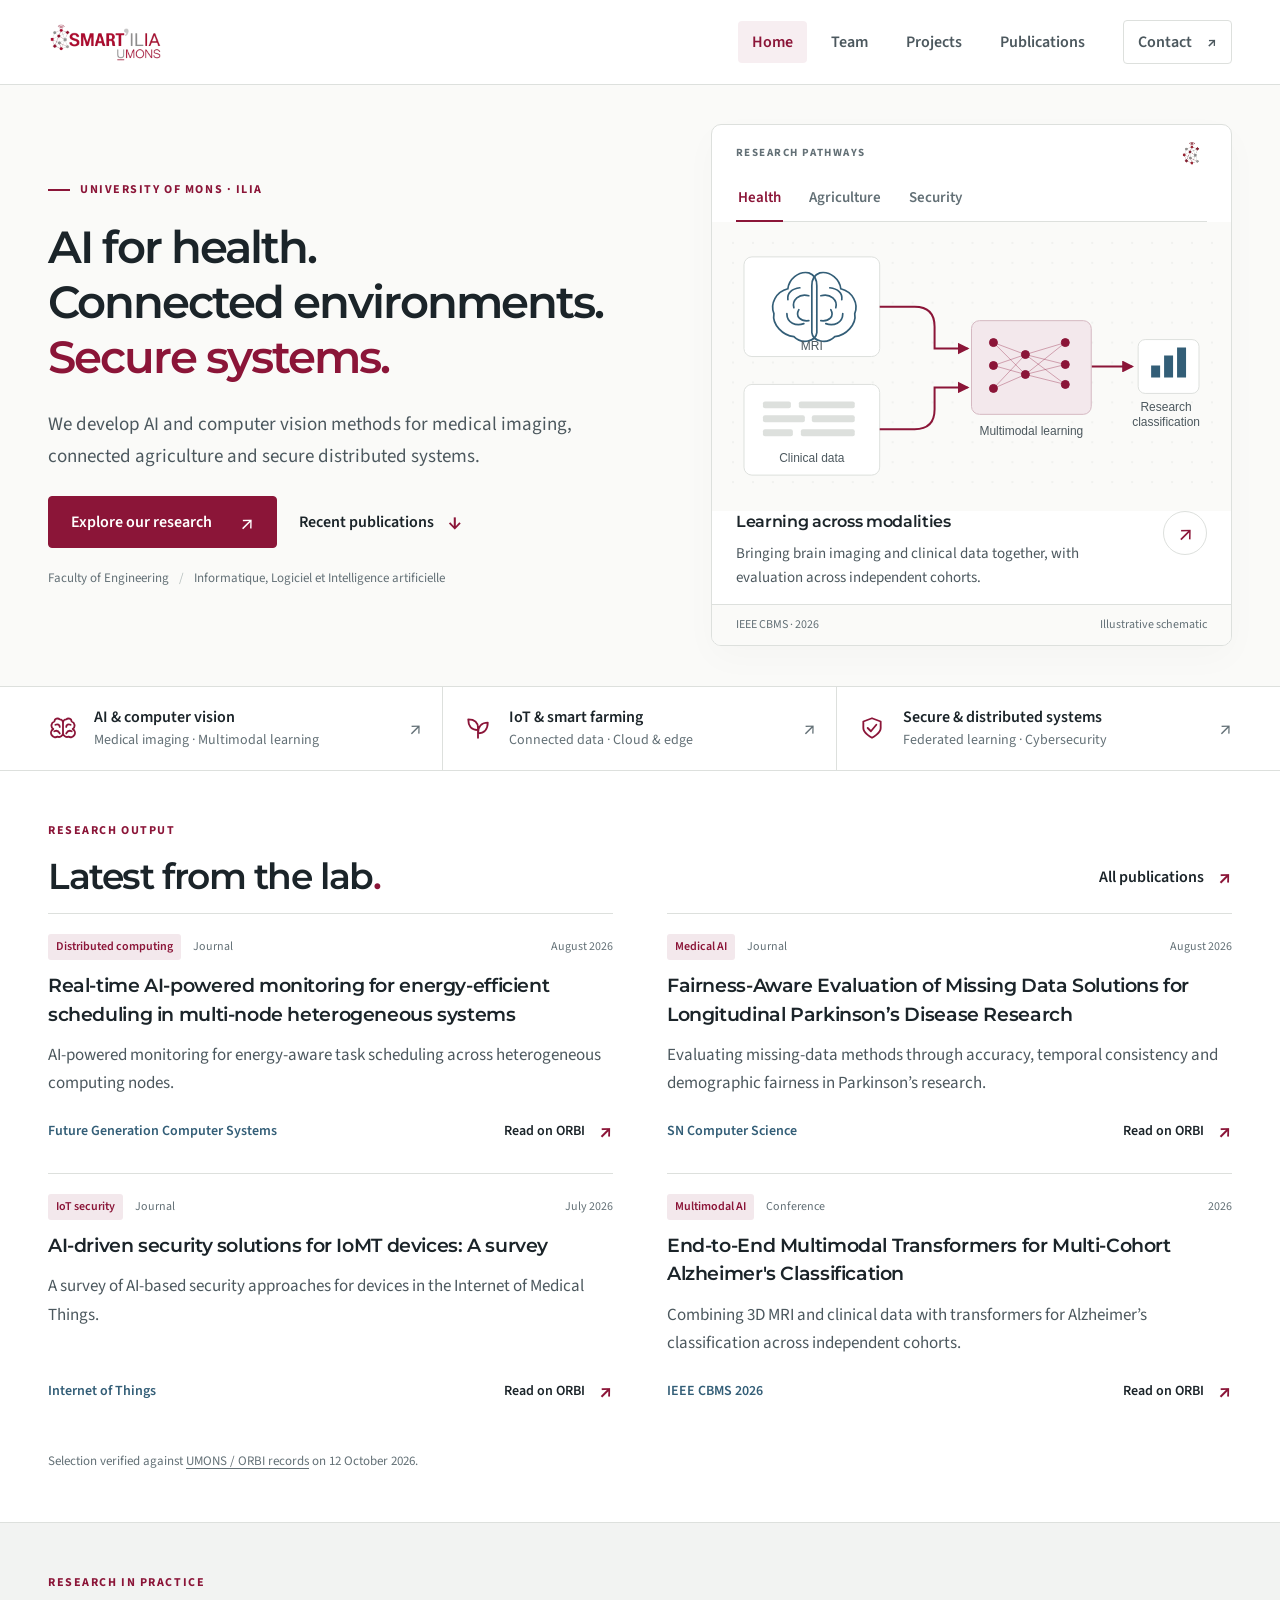
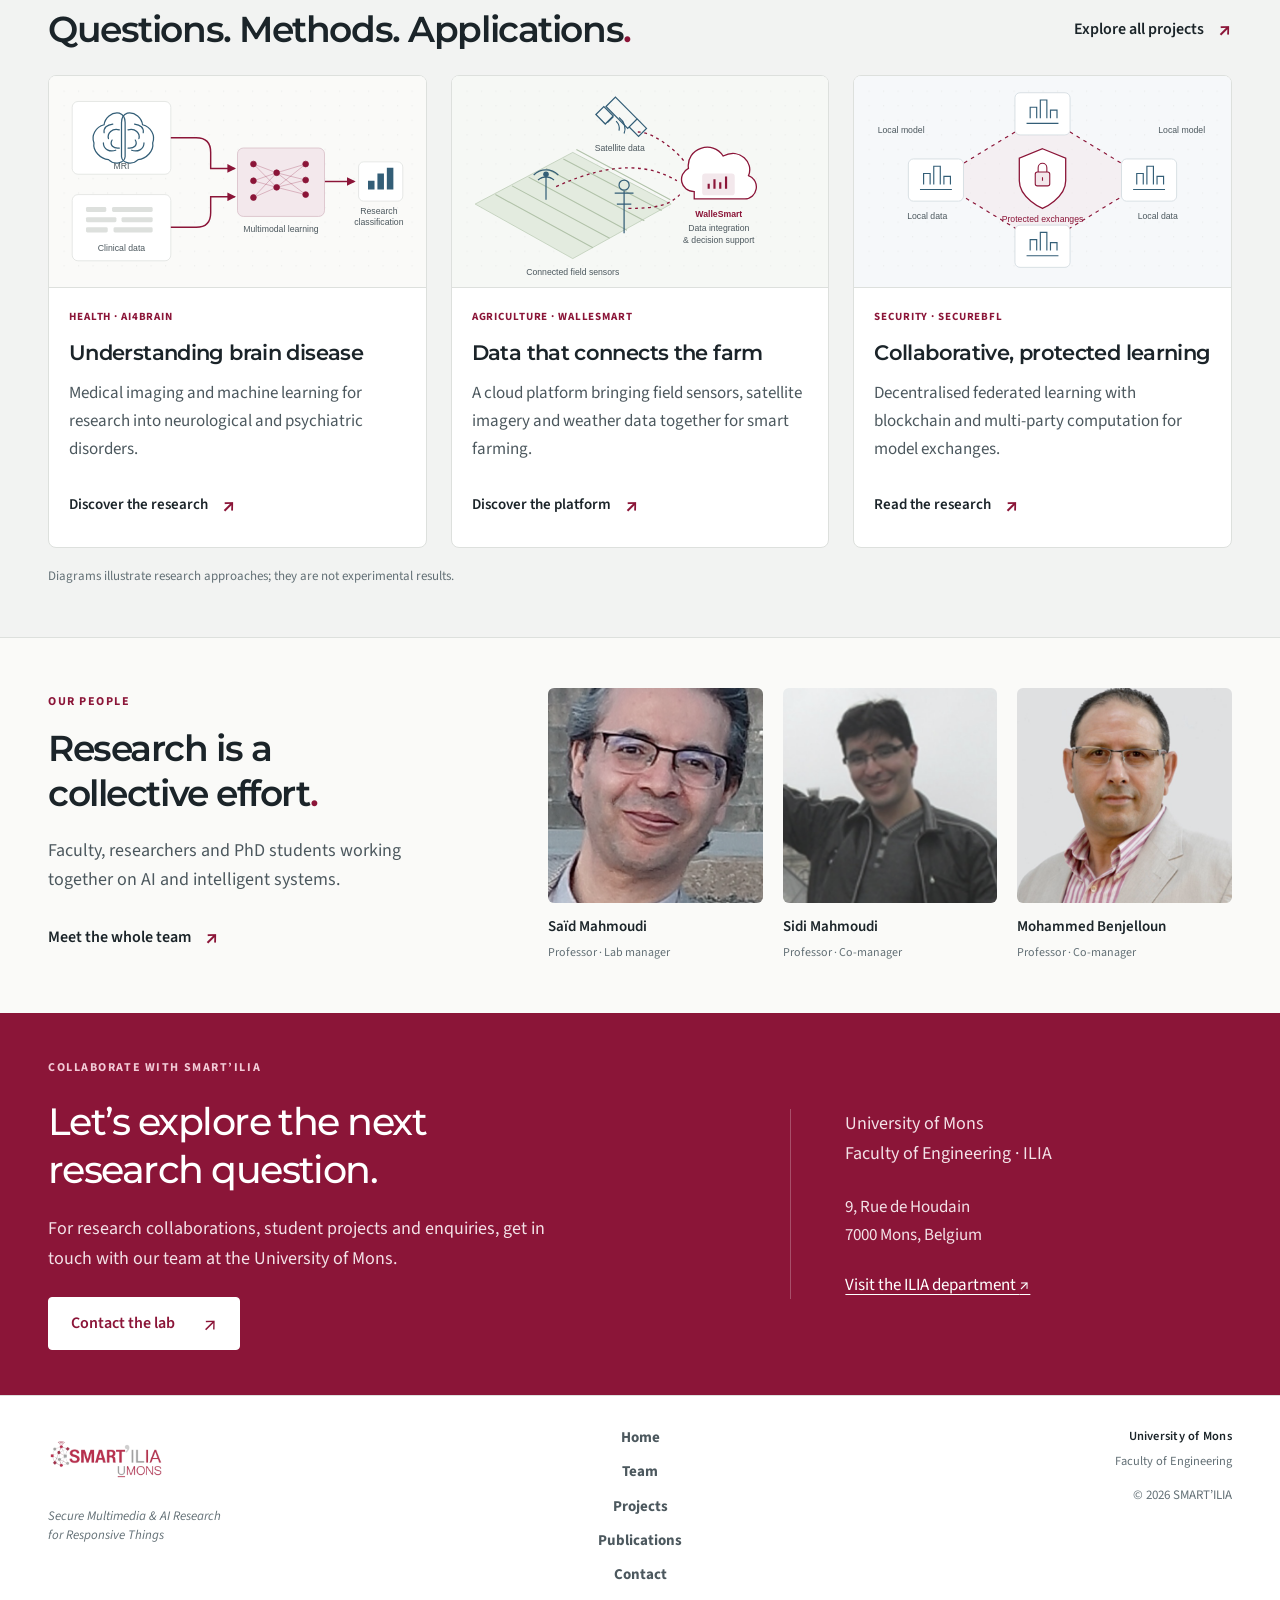
==== index.html @ 32328b20 "Refresh stylesheet cache version after visual refinements" ====
<!DOCTYPE html>
<html lang="en">
<head>
  <meta charset="UTF-8">
  <meta name="viewport" content="width=device-width, initial-scale=1">
  <meta name="description" content="SMART'ILIA at the University of Mons: research in medical AI, computer vision, connected agriculture and secure distributed systems. Explore our projects and recent publications.">
  <title>SMART'ILIA — AI Research · University of Mons</title>
  <link rel="icon" type="image/png" href="images/mini-logo.png">
  <link rel="preconnect" href="https://fonts.googleapis.com">
  <link rel="preconnect" href="https://fonts.gstatic.com" crossorigin>
  <link rel="stylesheet" href="https://fonts.googleapis.com/css2?family=Montserrat:wght@400;500;600;700&family=Source+Sans+3:wght@400;500;600;700&display=swap">
  <link rel="stylesheet" href="css/style.css?v=4">
  <link rel="stylesheet" href="css/refresh.css?v=5">
  <script src="js/site.js" defer></script>
  <link rel="canonical" href="https://smartilia.com/">
  <meta property="og:type" content="website">
  <meta property="og:site_name" content="SMART’ILIA · University of Mons">
  <meta property="og:title" content="SMART&#x27;ILIA — AI Research · University of Mons">
  <meta property="og:description" content="SMART&#x27;ILIA at the University of Mons: research in medical AI, computer vision, connected agriculture and secure distributed systems. Explore our projects and recent publications.">
  <meta property="og:url" content="https://smartilia.com/">
  <meta property="og:image" content="https://smartilia.com/images/smartilia-social-v1.png">
  <meta property="og:image:type" content="image/png">
  <meta property="og:image:width" content="1200">
  <meta property="og:image:height" content="627">
  <meta property="og:image:alt" content="SMART’ILIA at the University of Mons: AI for health, connected environments and secure systems.">
  <meta name="twitter:card" content="summary_large_image">
  <meta name="twitter:title" content="SMART&#x27;ILIA — AI Research · University of Mons">
  <meta name="twitter:description" content="SMART&#x27;ILIA at the University of Mons: research in medical AI, computer vision, connected agriculture and secure distributed systems. Explore our projects and recent publications.">
  <meta name="twitter:image" content="https://smartilia.com/images/smartilia-social-v1.png">
  <meta name="twitter:image:alt" content="SMART’ILIA at the University of Mons: AI for health, connected environments and secure systems.">
</head>
<body class="home-page">
<a href="#main" class="skip-link">Skip to content</a>
<nav id="navbar" aria-label="Main navigation">
  <div class="nav-inner">
    <a href="index.html" class="nav-logo" aria-label="SMART'ILIA home"><img src="images/logo.png" alt="SMART'ILIA — UMONS" width="181" height="80"></a>
    <ul class="nav-links" id="navLinks">
      <li><a href="index.html" class="active" aria-current="page">Home</a></li>
      <li><a href="team.html">Team</a></li>
      <li><a href="projects.html">Projects</a></li>
      <li><a href="publications.html">Publications</a></li>
      <li><a href="#contact" class="nav-contact">Contact <span aria-hidden="true">↗</span></a></li>
    </ul>
    <button class="nav-burger" id="burger" aria-label="Open menu" aria-controls="navLinks" aria-expanded="false"><span></span><span></span><span></span></button>
  </div>
</nav>
<main id="main">
  <section class="home-hero" aria-labelledby="hero-title">
    <div class="container hero-layout">
      <div class="hero-copy">
        <p class="eyebrow"><span class="brand-rule"></span> University of Mons · ILIA</p>
        <h1 id="hero-title">AI for health.<br>Connected environments.<br><em>Secure systems.</em></h1>
        <p class="hero-lead">We develop AI and computer vision methods for medical imaging, connected agriculture and secure distributed systems.</p>
        <div class="home-actions">
          <a class="action-primary" href="projects.html">Explore our research <span aria-hidden="true">↗</span></a>
          <a class="action-text" href="#latest">Recent publications <span aria-hidden="true">↓</span></a>
        </div>
        <p class="hero-affiliation">Faculty of Engineering <span aria-hidden="true">/</span> Informatique, Logiciel et Intelligence artificielle</p>
      </div>
      <div class="research-lens">
        <div class="lens-top"><span class="eyebrow">Research pathways</span><span class="lens-mark" aria-hidden="true"><img src="images/mini-logo.png" alt=""></span></div>
        <div class="lens-tabs" role="tablist" aria-label="Explore a research area">
          <button id="health-tab" role="tab" aria-selected="true" aria-controls="health-panel" data-lens="health" type="button">Health</button>
          <button id="agriculture-tab" role="tab" aria-selected="false" aria-controls="agriculture-panel" tabindex="-1" data-lens="agriculture" type="button">Agriculture</button>
          <button id="security-tab" role="tab" aria-selected="false" aria-controls="security-panel" tabindex="-1" data-lens="security" type="button">Security</button>
        </div>
        <div id="health-panel" role="tabpanel" aria-labelledby="health-tab" class="lens-panel" tabindex="0">
          <img src="illustrations/medical-ai.svg" alt="Research schematic: MRI and clinical data feed a multimodal model for Alzheimer's classification." width="520" height="290">
          <div class="lens-caption"><div><h2>Learning across modalities</h2><p>Bringing brain imaging and clinical data together, with evaluation across independent cohorts.</p></div><a href="https://orbi.umons.ac.be/handle/20.500.12907/56733" aria-label="Read the multimodal Alzheimer’s paper on ORBI">↗</a></div>
          <div class="lens-foot"><span>IEEE CBMS · 2026</span><span>Illustrative schematic</span></div>
        </div>
        <div id="agriculture-panel" role="tabpanel" aria-labelledby="agriculture-tab" class="lens-panel" tabindex="0" hidden>
          <img src="illustrations/agriculture.svg" alt="Research schematic: field sensors, satellite imagery and weather data connect to the WalleSmart platform." width="520" height="290">
          <div class="lens-caption"><div><h2>Connecting the field</h2><p>Combining sensors, satellite imagery and weather data to support agricultural decisions.</p></div><a href="https://www.wallesmart.be/" aria-label="Explore the WalleSmart platform">↗</a></div>
          <div class="lens-foot"><span>WalleSmart · Smart farming</span><span>Illustrative schematic</span></div>
        </div>
        <div id="security-panel" role="tabpanel" aria-labelledby="security-tab" class="lens-panel" tabindex="0" hidden>
          <img src="illustrations/secure-learning.svg" alt="Research schematic: local models exchange protected updates in a decentralised learning network." width="520" height="290">
          <div class="lens-caption"><div><h2>Learning without centralising data</h2><p>Exploring blockchain and multi-party computation for secure, decentralised federated learning.</p></div><a href="https://orbi.umons.ac.be/handle/20.500.12907/55901" aria-label="Read the SecureBFL paper on ORBI">↗</a></div>
          <div class="lens-foot"><span>SecureBFL · Federated learning</span><span>Illustrative schematic</span></div>
        </div>
      </div>
    </div>
  </section>
  <section class="expertise-strip" aria-label="Our research expertise">
    <div class="container expertise-grid">
      <a href="projects.html#medical-ai"><span class="domain-symbol" aria-hidden="true"><svg viewBox="0 0 24 24" width="24" height="24" fill="none" stroke="currentColor" stroke-width="1.7" stroke-linecap="round" stroke-linejoin="round" focusable="false"><path d="M9 4a3 3 0 0 0-5 2 4 4 0 0 0-1 7 4 4 0 0 0 4 7c2 1 5-1 5-3V7a3 3 0 0 0-3-3Zm6 0a3 3 0 0 1 5 2 4 4 0 0 1 1 7 4 4 0 0 1-4 7c-2 1-5-1-5-3V7a3 3 0 0 1 3-3Z"/><path d="M5 9c2-1 4 0 4 2M4 15c2-1 4 0 5 2m10-8c-2-1-4 0-4 2m5 4c-2-1-4 0-5 2"/></svg></span><div><h2>AI &amp; computer vision</h2><p>Medical imaging · Multimodal learning</p></div><span class="domain-arrow" aria-hidden="true">↗</span></a>
      <a href="projects.html#smart-farming"><span class="domain-symbol" aria-hidden="true"><svg viewBox="0 0 24 24" width="24" height="24" fill="none" stroke="currentColor" stroke-width="1.7" stroke-linecap="round" stroke-linejoin="round" focusable="false"><path d="M12 21v-9M12 14C5 14 3 9 3 4c6 0 9 3 9 8M12 17c0-7 4-10 9-10 0 6-3 10-9 10"/></svg></span><div><h2>IoT &amp; smart farming</h2><p>Connected data · Cloud &amp; edge</p></div><span class="domain-arrow" aria-hidden="true">↗</span></a>
      <a href="projects.html#secure-systems"><span class="domain-symbol" aria-hidden="true"><svg viewBox="0 0 24 24" width="24" height="24" fill="none" stroke="currentColor" stroke-width="1.7" stroke-linecap="round" stroke-linejoin="round" focusable="false"><path d="m12 3 8 3v6c0 5-8 9-8 9s-8-4-8-9V6l8-3Z"/><path d="m8 12 3 3 5-6"/></svg></span><div><h2>Secure &amp; distributed systems</h2><p>Federated learning · Cybersecurity</p></div><span class="domain-arrow" aria-hidden="true">↗</span></a>
    </div>
  </section>
  <section class="home-section latest-section" id="latest" aria-labelledby="latest-title">
    <div class="container">
      <div class="section-head"><div><p class="eyebrow">Research output</p><h2 id="latest-title">Latest from the lab<span class="heading-dot">.</span></h2></div><a href="publications.html" class="action-text">All publications <span aria-hidden="true">↗</span></a></div>
      <div class="latest-list">
        <!-- RECENT_PUBLICATIONS_START -->
<article class="latest-paper"><div class="paper-meta"><span class="paper-topic">Distributed computing</span><span>Journal</span><time class="paper-date" datetime="2026-08">August 2026</time></div><h3><a href="https://orbi.umons.ac.be/handle/20.500.12907/55665">Real-time AI-powered monitoring for energy-efficient scheduling in multi-node heterogeneous systems</a></h3><p class="paper-summary">AI-powered monitoring for energy-aware task scheduling across heterogeneous computing nodes.</p><div class="paper-bottom"><span class="paper-venue">Future Generation Computer Systems</span><a class="action-text" href="https://orbi.umons.ac.be/handle/20.500.12907/55665" aria-label="Read Real-time AI-powered monitoring for energy-efficient scheduling in multi-node heterogeneous systems on ORBI">Read on ORBI <span aria-hidden="true">↗</span></a></div></article>
<article class="latest-paper"><div class="paper-meta"><span class="paper-topic">Medical AI</span><span>Journal</span><time class="paper-date" datetime="2026-08-01">August 2026</time></div><h3><a href="https://orbi.umons.ac.be/handle/20.500.12907/56536">Fairness-Aware Evaluation of Missing Data Solutions for Longitudinal Parkinson’s Disease Research</a></h3><p class="paper-summary">Evaluating missing-data methods through accuracy, temporal consistency and demographic fairness in Parkinson’s research.</p><div class="paper-bottom"><span class="paper-venue">SN Computer Science</span><a class="action-text" href="https://orbi.umons.ac.be/handle/20.500.12907/56536" aria-label="Read Fairness-Aware Evaluation of Missing Data Solutions for Longitudinal Parkinson’s Disease Research on ORBI">Read on ORBI <span aria-hidden="true">↗</span></a></div></article>
<article class="latest-paper"><div class="paper-meta"><span class="paper-topic">IoT security</span><span>Journal</span><time class="paper-date" datetime="2026-07">July 2026</time></div><h3><a href="https://orbi.umons.ac.be/handle/20.500.12907/56535">AI-driven security solutions for IoMT devices: A survey</a></h3><p class="paper-summary">A survey of AI-based security approaches for devices in the Internet of Medical Things.</p><div class="paper-bottom"><span class="paper-venue">Internet of Things</span><a class="action-text" href="https://orbi.umons.ac.be/handle/20.500.12907/56535" aria-label="Read AI-driven security solutions for IoMT devices: A survey on ORBI">Read on ORBI <span aria-hidden="true">↗</span></a></div></article>
<article class="latest-paper"><div class="paper-meta"><span class="paper-topic">Multimodal AI</span><span>Conference</span><time class="paper-date" datetime="2026">2026</time></div><h3><a href="https://orbi.umons.ac.be/handle/20.500.12907/56733">End-to-End Multimodal Transformers for Multi-Cohort Alzheimer&#x27;s Classification</a></h3><p class="paper-summary">Combining 3D MRI and clinical data with transformers for Alzheimer’s classification across independent cohorts.</p><div class="paper-bottom"><span class="paper-venue">IEEE CBMS 2026</span><a class="action-text" href="https://orbi.umons.ac.be/handle/20.500.12907/56733" aria-label="Read End-to-End Multimodal Transformers for Multi-Cohort Alzheimer&#x27;s Classification on ORBI">Read on ORBI <span aria-hidden="true">↗</span></a></div></article>
<!-- RECENT_PUBLICATIONS_END -->
      </div>
      <p class="source-note">Selection verified against <a href="https://opendata.umons.ac.be/fr/publications/services/html/F114.html">UMONS / ORBI records</a> on <time datetime="2026-10-12">12 October 2026</time>.</p>
    </div>
  </section>
  <section class="home-section project-section" aria-labelledby="projects-title">
    <div class="container">
      <div class="section-head"><div><p class="eyebrow">Research in practice</p><h2 id="projects-title">Questions. Methods. Applications<span class="heading-dot">.</span></h2></div><a href="projects.html" class="action-text">Explore all projects <span aria-hidden="true">↗</span></a></div>
      <div class="focus-grid">
        <article class="focus-card"><a href="projects.html#medical-ai" class="focus-art"><img src="illustrations/medical-ai.svg" alt="MRI and clinical data combined through multimodal learning." width="520" height="290" loading="lazy"></a><div class="focus-body"><p class="eyebrow">Health · AI4BRAIN</p><h3>Understanding brain disease</h3><p>Medical imaging and machine learning for research into neurological and psychiatric disorders.</p><a href="projects.html#medical-ai" class="action-text">Discover the research <span aria-hidden="true">↗</span></a></div></article>
        <article class="focus-card"><a href="projects.html#smart-farming" class="focus-art"><img src="illustrations/agriculture.svg" alt="Connected field data flowing into the WalleSmart platform." width="520" height="290" loading="lazy"></a><div class="focus-body"><p class="eyebrow">Agriculture · WalleSmart</p><h3>Data that connects the farm</h3><p>A cloud platform bringing field sensors, satellite imagery and weather data together for smart farming.</p><a href="projects.html#smart-farming" class="action-text">Discover the platform <span aria-hidden="true">↗</span></a></div></article>
        <article class="focus-card"><a href="https://orbi.umons.ac.be/handle/20.500.12907/55901" class="focus-art"><img src="illustrations/secure-learning.svg" alt="Local models connected through protected exchanges." width="520" height="290" loading="lazy"></a><div class="focus-body"><p class="eyebrow">Security · SecureBFL</p><h3>Collaborative, protected learning</h3><p>Decentralised federated learning with blockchain and multi-party computation for model exchanges.</p><a href="https://orbi.umons.ac.be/handle/20.500.12907/55901" class="action-text">Read the research <span aria-hidden="true">↗</span></a></div></article>
      </div>
      <p class="source-note">Diagrams illustrate research approaches; they are not experimental results.</p>
    </div>
  </section>
  <section class="home-section people-section" aria-labelledby="people-title">
    <div class="container people-layout">
      <div><p class="eyebrow">Our people</p><h2 id="people-title">Research is a<br>collective effort<span class="heading-dot">.</span></h2><p>Faculty, researchers and PhD students working together on AI and intelligent systems.</p><a class="action-text" href="team.html">Meet the whole team <span aria-hidden="true">↗</span></a></div>
      <div class="people-preview">
        <a href="team.html#said-mahmoudi"><img src="images/said_mahmoudi.png" alt="" width="160" height="160" loading="lazy"><span>Saïd Mahmoudi<small>Professor · Lab manager</small></span></a>
        <a href="team.html#sidi-mahmoudi"><img src="images/sidi_mahmoudi.png" alt="" width="160" height="160" loading="lazy"><span>Sidi Mahmoudi<small>Professor · Co-manager</small></span></a>
        <a href="team.html#mohammed-benjelloun"><img src="images/mohammed_benjelloun.png" alt="" width="160" height="160" loading="lazy"><span>Mohammed Benjelloun<small>Professor · Co-manager</small></span></a>
      </div>
    </div>
  </section>
  <section class="contact-section" id="contact" aria-labelledby="contact-title"><div class="container contact-layout"><div><p class="eyebrow">Collaborate with SMART’ILIA</p><h2 id="contact-title">Let’s explore the next<br>research question.</h2><p>For research collaborations, student projects and enquiries, get in touch with our team at the University of Mons.</p><a href="mailto:said.mahmoudi@umons.ac.be" class="action-primary light-action">Contact the lab <span aria-hidden="true">↗</span></a></div><div class="contact-details"><p>University of Mons<br>Faculty of Engineering · ILIA</p><address>9, Rue de Houdain<br>7000 Mons, Belgium</address><a href="https://web.umons.ac.be/ilia/">Visit the ILIA department <span aria-hidden="true">↗</span></a></div></div></section>
</main>
<footer><div class="footer-inner"><div class="footer-brand"><img src="images/logo.png" alt="SMART'ILIA — UMONS" class="footer-logo-img"><p class="footer-tagline">Secure Multimedia &amp; AI Research<br>for Responsive Things</p></div><nav class="footer-nav" aria-label="Footer navigation"><a href="index.html">Home</a><a href="team.html">Team</a><a href="projects.html">Projects</a><a href="publications.html">Publications</a><a href="#contact">Contact</a></nav><div class="footer-info"><div class="footer-uni">University of Mons</div><div class="footer-faculty">Faculty of Engineering</div><div class="footer-copy">&copy; 2026 SMART’ILIA</div></div></div></footer>
</body>
</html>
---- css/style.css ----
/* ═══════════════════════════════════════════
   SMART'ILIA — UMONS Research Lab
   ═══════════════════════════════════════════ */

:root {
    /* ── Clean Neutral Palette ── */
    --paper:          #F4F4F2;
    --paper-mid:      #EBEBEA;
    --paper-deep:     #E0E0DC;
    --paper-border:   #D2D2CD;

    /* ── Neutral Ink ── */
    --ink:            #141414;
    --ink-mid:        #565654;
    --ink-muted:      #767674;

    /* ── UMONS Crimson ── */
    --crimson:        #8B1538;
    --crimson-deep:   #6B0F2A;
    --crimson-light:  #A52145;
    --crimson-glow:   rgba(139, 21, 56, 0.07);
    --crimson-subtle: #F3E8EC;

    /* ── Steel accent ── */
    --steel:          #3D6B8E;
    --steel-glow:     rgba(61, 107, 142, 0.10);

    /* ── Typography ── */
    --heading: 'Montserrat', 'Helvetica Neue', Arial, sans-serif;
    --sans:    'Helvetica Neue', Helvetica, Arial, sans-serif;

    /* ── Layout ── */
    --nav-h:    96px;
    --pad-x:    clamp(1.25rem, 4vw, 3rem);
    --max-w:    1280px;
    --radius:   0;
}

/* ── Skip link (a11y) ── */
.skip-link {
    position: absolute;
    top: -100%;
    left: 16px;
    z-index: 100000;
    padding: 12px 24px;
    background: var(--crimson);
    color: #fff;
    text-decoration: none;
    font-weight: 700;
    font-size: 0.85rem;
    letter-spacing: 0.04em;
}

.skip-link:focus {
    top: 8px;
}

/* ── Reset ── */
*, *::before, *::after { margin: 0; padding: 0; box-sizing: border-box; }
html { scroll-behavior: smooth; }

body {
    font-family: var(--sans);
    background: var(--paper);
    color: var(--ink);
    font-size: 1rem;
    line-height: 1.65;
    -webkit-font-smoothing: antialiased;
    -moz-osx-font-smoothing: grayscale;
    overflow-x: hidden;
}

::selection { background: var(--crimson); color: #fff; }

/* ── Focus visible (a11y) ── */
:focus-visible {
    outline: 2px solid var(--crimson);
    outline-offset: 2px;
}

a:focus:not(:focus-visible),
button:focus:not(:focus-visible) {
    outline: none;
}

/* ── Grain texture ── */
body::before {
    content: '';
    position: fixed;
    inset: 0;
    z-index: 1;
    pointer-events: none;
    opacity: 0.025;
    background-image: url("data:image/svg+xml,%3Csvg viewBox='0 0 256 256' xmlns='http://www.w3.org/2000/svg'%3E%3Cfilter id='n'%3E%3CfeTurbulence type='fractalNoise' baseFrequency='0.9' numOctaves='4' stitchTiles='stitch'/%3E%3C/filter%3E%3Crect width='100%25' height='100%25' filter='url(%23n)'/%3E%3C/svg%3E");
    background-repeat: repeat;
    background-size: 200px;
}

/* ══════════════════════════════════════════
   NAVIGATION
   ══════════════════════════════════════════ */
#navbar {
    position: fixed;
    top: 0;
    left: 0;
    right: 0;
    z-index: 10000;
    background: #ffffff;
    border-bottom: 1px solid var(--paper-border);
    box-shadow: 0 1px 8px rgba(20, 20, 20, 0.06);
    transition: box-shadow 0.4s ease, background 0.4s ease;
}

#navbar.scrolled {
    box-shadow: 0 4px 24px rgba(20, 20, 20, 0.10);
}

.nav-inner {
    max-width: var(--max-w);
    margin: 0 auto;
    padding: 0 var(--pad-x);
    height: var(--nav-h);
    display: -webkit-flex;
    display: flex;
    -webkit-flex-direction: row;
    flex-direction: row;
    -webkit-align-items: center;
    align-items: center;
    -webkit-justify-content: space-between;
    justify-content: space-between;
}

/* ── Logo ── */
.nav-logo {
    display: inline-flex;
    align-items: center;
    text-decoration: none;
    flex-shrink: 0;
}

.nav-logo img {
    height: 80px;
    width: auto;
    display: block;
}

/* ── Links (desktop) ── */
.nav-links {
    display: -webkit-flex;
    display: flex;
    -webkit-flex-direction: row;
    flex-direction: row;
    align-items: center;
    gap: 4px;
    list-style: none;
    margin: 0;
    padding: 0;
}

.nav-links li {
    display: inline-block;
    margin: 0;
    padding: 0;
}

.nav-links li a {
    display: inline-block;
    text-decoration: none;
    color: var(--ink-mid);
    font-family: var(--sans);
    font-size: 0.8rem;
    font-weight: 700;
    letter-spacing: 0.12em;
    text-transform: uppercase;
    padding: 8px 18px;
    border-radius: var(--radius);
    position: relative;
    transition: color 0.25s ease, background 0.25s ease;
    white-space: nowrap;
}

.nav-links li a:hover {
    color: var(--crimson);
    background: var(--crimson-glow);
}

.nav-links li a.active {
    color: var(--crimson);
    background: var(--crimson-glow);
}

.nav-links li a.active::after {
    content: '';
    position: absolute;
    bottom: 4px;
    left: 50%;
    transform: translateX(-50%);
    width: 4px;
    height: 4px;
    border-radius: 50%;
    background: var(--crimson);
}

/* ── Burger (hidden on desktop) ── */
.nav-burger {
    display: none;
    flex-direction: column;
    gap: 5px;
    cursor: pointer;
    background: none;
    border: none;
    padding: 8px;
    z-index: 10;
}

.nav-burger span {
    display: block;
    width: 22px;
    height: 1.5px;
    background: var(--ink);
    border-radius: 2px;
    transition: all 0.3s cubic-bezier(0.22, 1, 0.36, 1);
}

.nav-burger.open span:nth-child(1) { transform: translateY(6.5px) rotate(45deg); }
.nav-burger.open span:nth-child(2) { opacity: 0; transform: scaleX(0); }
.nav-burger.open span:nth-child(3) { transform: translateY(-6.5px) rotate(-45deg); }

/* ══════════════════════════════════════════
   LAYOUT UTILITIES
   ══════════════════════════════════════════ */
.page {
    min-height: 100vh;
    padding: calc(var(--nav-h) + clamp(3rem, 6vw, 5rem)) var(--pad-x) clamp(4rem, 8vw, 7rem);
}

.container {
    max-width: var(--max-w);
    margin: 0 auto;
    width: 100%;
}

/* ══════════════════════════════════════════
   SECTION HEADER
   ══════════════════════════════════════════ */
.section-header { margin-bottom: clamp(3rem, 5vw, 5rem); }

.section-label {
    font-size: 0.78rem;
    font-weight: 700;
    letter-spacing: 0.2em;
    text-transform: uppercase;
    color: var(--steel);
    margin-bottom: 1.25rem;
    display: flex;
    align-items: center;
    gap: 10px;
}

.section-label::before {
    content: '';
    width: 24px;
    height: 1px;
    background: var(--steel);
    flex-shrink: 0;
}

.section-title {
    font-family: var(--heading);
    font-size: clamp(2.2rem, 4vw, 3.5rem);
    font-weight: 600;
    letter-spacing: -0.025em;
    color: var(--ink);
    line-height: 1.15;
}

.section-subtitle {
    font-size: 1.05rem;
    color: var(--ink-mid);
    max-width: 520px;
    margin-top: 1.25rem;
    line-height: 1.8;
    font-weight: 300;
}

/* ══════════════════════════════════════════
   HERO
   ══════════════════════════════════════════ */
.page-hero {
    position: relative;
    min-height: 100vh;
    display: flex;
    flex-direction: column;
    background: var(--paper);
    overflow: hidden;
}

.hero-main {
    flex: 1;
    display: flex;
    align-items: center;
    padding: calc(var(--nav-h) + clamp(2.5rem, 5vw, 4rem)) var(--pad-x) clamp(2rem, 4vw, 3rem);
    position: relative;
    z-index: 1;
}

.hero {
    display: grid;
    grid-template-columns: 1.1fr 0.9fr;
    gap: clamp(3rem, 6vw, 6rem);
    align-items: center;
    width: 100%;
    max-width: var(--max-w);
    margin: 0 auto;
}

.hero-content {
    opacity: 0;
    transform: translateY(32px);
    animation: fadeUp 0.9s cubic-bezier(0.22, 1, 0.36, 1) 0.1s forwards;
}

.hero-overline {
    font-size: 0.78rem;
    font-weight: 700;
    letter-spacing: 0.2em;
    text-transform: uppercase;
    color: var(--steel);
    margin-bottom: 2rem;
    display: flex;
    align-items: center;
    gap: 10px;
}

.hero-overline::before {
    content: '';
    width: 32px;
    height: 2px;
    background: var(--steel);
}

.hero-title {
    font-family: var(--heading);
    font-size: clamp(3.5rem, 7vw, 6.5rem);
    font-weight: 700;
    line-height: 0.95;
    letter-spacing: -0.04em;
    margin-bottom: 1rem;
    color: var(--ink);
}

.hero-title em {
    font-style: italic;
    color: var(--crimson);
    font-weight: 300;
    letter-spacing: -0.02em;
}

.hero-acronym {
    font-size: 0.9rem;
    font-weight: 600;
    letter-spacing: 0.12em;
    text-transform: uppercase;
    color: var(--crimson);
    margin-bottom: 2.5rem;
    padding-top: 0.75rem;
    border-top: 2px solid var(--crimson);
    display: inline-block;
}

.hero-desc {
    font-size: 1.15rem;
    color: var(--ink);
    max-width: 480px;
    line-height: 1.75;
    font-weight: 400;
    margin-bottom: 2.75rem;
    opacity: 0.7;
}

.hero-actions {
    display: flex;
    align-items: center;
    gap: 1rem;
    flex-wrap: wrap;
}

/* ── Buttons ── */
.btn-primary {
    display: inline-flex;
    align-items: center;
    gap: 10px;
    padding: 16px 32px;
    background: var(--crimson);
    color: #fff;
    text-decoration: none;
    font-size: 0.8rem;
    font-weight: 700;
    letter-spacing: 0.1em;
    text-transform: uppercase;
    border: none;
    cursor: pointer;
    position: relative;
    overflow: hidden;
    transition: all 0.3s ease;
}

.btn-primary::before {
    content: '';
    position: absolute;
    inset: 0;
    background: var(--crimson-deep);
    transform: translateY(100%);
    transition: transform 0.35s cubic-bezier(0.22, 1, 0.36, 1);
}

.btn-primary:hover::before { transform: translateY(0); }
.btn-primary span, .btn-primary svg { position: relative; z-index: 1; }
.btn-primary svg { width: 14px; height: 14px; transition: transform 0.3s ease; }
.btn-primary:hover svg { transform: translateX(4px); }

.btn-ghost {
    display: inline-flex;
    align-items: center;
    gap: 8px;
    padding: 15px 28px;
    background: transparent;
    color: var(--ink-mid);
    text-decoration: none;
    font-size: 0.8rem;
    font-weight: 700;
    letter-spacing: 0.1em;
    text-transform: uppercase;
    border: 1px solid var(--paper-border);
    transition: all 0.3s ease;
}

.btn-ghost:hover {
    border-color: var(--crimson);
    color: var(--crimson);
    background: var(--crimson-glow);
}

/* ── Hero Visual ── */
.hero-visual {
    opacity: 0;
    transform: translateY(32px);
    animation: fadeUp 0.9s cubic-bezier(0.22, 1, 0.36, 1) 0.35s forwards;
}

.hero-cards {
    display: grid;
    grid-template-columns: 1fr 1fr;
    gap: 1px;
    background: var(--paper-border);
    border: 1px solid var(--paper-border);
}

.hero-card {
    background: var(--paper-mid);
    padding: 1.75rem 1.5rem;
    position: relative;
    overflow: hidden;
    transition: background 0.3s ease;
}

.hero-card:hover { background: var(--paper); }

.hero-card::before {
    content: '';
    position: absolute;
    top: 0; left: 0;
    width: 2px; height: 100%;
    background: linear-gradient(180deg, var(--crimson), var(--steel));
    transform: scaleY(0);
    transform-origin: top;
    transition: transform 0.45s cubic-bezier(0.22, 1, 0.36, 1);
}

.hero-card:hover::before { transform: scaleY(1); }

.hero-card--wide {
    grid-column: 1 / -1;
    display: flex;
    align-items: flex-start;
    gap: 1.25rem;
}

.hero-card-icon {
    width: 38px; height: 38px;
    background: var(--crimson-glow);
    border: 1px solid rgba(139,21,56,0.15);
    display: flex;
    align-items: center;
    justify-content: center;
    flex-shrink: 0;
}

.hero-card-icon svg { width: 17px; height: 17px; color: var(--crimson); }

.hero-card .stat-number {
    font-family: var(--heading);
    font-size: 3.2rem;
    font-weight: 400;
    color: var(--crimson);
    line-height: 1;
    margin-bottom: 0.4rem;
    letter-spacing: -0.04em;
}

.hero-card .stat-label {
    font-size: 0.75rem;
    font-weight: 700;
    letter-spacing: 0.14em;
    text-transform: uppercase;
    color: var(--ink-muted);
}

.hero-card .stat-desc {
    font-size: 0.88rem;
    color: var(--ink-mid);
    line-height: 1.7;
    font-weight: 300;
}

/* ── Network background (mini-logo) ── */
.network-bg {
    position: absolute;
    top: 50%;
    right: 4%;
    transform: translateY(-50%);
    width: 48%;
    pointer-events: none;
    z-index: 0;
    display: flex;
    align-items: center;
    justify-content: center;
}

.hero-bg-logo {
    width: 100%;
    height: auto;
    opacity: 0.6;
    mix-blend-mode: multiply;
}

/* ── Ticker strip ── */
.ticker-strip {
    border-top: 1px solid var(--paper-deep);
    padding: 12px 0;
    overflow: hidden;
    background: var(--paper-mid);
    position: relative;
    z-index: 1;
}

.ticker-track {
    display: flex;
    white-space: nowrap;
    will-change: transform;
}

.ticker-item {
    display: inline-flex;
    align-items: center;
    gap: 2rem;
    padding: 0 2rem;
    font-size: 0.75rem;
    font-weight: 700;
    letter-spacing: 0.18em;
    text-transform: uppercase;
    color: var(--ink-muted);
}

.ticker-item::after {
    content: '·';
    color: var(--steel);
    font-size: 0.9rem;
    opacity: 0.8;
}

/* ══════════════════════════════════════════
   RESEARCH AREAS
   ══════════════════════════════════════════ */
.research-areas {
    background: var(--paper-mid);
    padding: clamp(5rem, 8vw, 8rem) var(--pad-x);
    border-top: 1px solid var(--paper-deep);
}

.research-areas .container {
    display: grid;
    grid-template-columns: 1fr 2.2fr;
    gap: clamp(3rem, 6vw, 6rem);
    align-items: start;
}

.ra-intro-title {
    font-family: var(--heading);
    font-size: clamp(1.7rem, 3vw, 2.3rem);
    font-weight: 600;
    line-height: 1.2;
    letter-spacing: -0.02em;
    color: var(--ink);
    margin-bottom: 1.25rem;
}

.ra-intro-desc {
    font-size: 1rem;
    color: var(--ink-mid);
    line-height: 1.8;
    font-weight: 400;
}

.ra-grid {
    display: flex;
    flex-direction: column;
}

.ra-card {
    background: var(--paper-mid);
    padding: 2rem 2.25rem;
    display: grid;
    grid-template-columns: 2.5rem 1fr auto;
    align-items: start;
    gap: 1.5rem;
    opacity: 0;
    transform: translateX(-16px);
    transition: background 0.3s ease, opacity 0.6s ease, transform 0.6s cubic-bezier(0.22,1,0.36,1);
    border-bottom: 1px solid var(--paper-deep);
}

.ra-card:last-child {
    border-bottom: none;
}

.ra-card.visible { opacity: 1; transform: translateX(0); }
.ra-card:hover { background: var(--paper); }

.ra-num {
    font-family: var(--heading);
    font-size: 0.8rem;
    color: var(--steel);
    font-weight: 400;
    padding-top: 3px;
    font-style: italic;
}

.ra-title {
    font-family: var(--heading);
    font-size: 1.25rem;
    font-weight: 600;
    color: var(--ink);
    margin-bottom: 0.5rem;
    letter-spacing: -0.01em;
}

.ra-desc {
    font-size: 0.95rem;
    color: var(--ink-mid);
    line-height: 1.75;
    font-weight: 300;
}

.ra-tags {
    display: flex;
    flex-wrap: wrap;
    gap: 0.35rem;
    margin-top: 0.9rem;
}

.ra-tag {
    font-size: 0.7rem;
    font-weight: 700;
    letter-spacing: 0.08em;
    text-transform: uppercase;
    padding: 4px 9px;
    background: var(--steel-glow);
    color: var(--steel);
    border: 1px solid rgba(61,107,142,0.2);
}

.ra-arrow {
    width: 30px; height: 30px;
    border: 1px solid var(--paper-border);
    display: flex;
    align-items: center;
    justify-content: center;
    flex-shrink: 0;
    margin-top: 3px;
    transition: all 0.3s ease;
}

.ra-arrow svg { width: 13px; height: 13px; color: var(--ink-muted); transition: all 0.3s ease; }
.ra-card:hover .ra-arrow { border-color: var(--crimson); background: var(--crimson); }
.ra-card:hover .ra-arrow svg { color: #fff; }

/* ══════════════════════════════════════════
   TEAM
   ══════════════════════════════════════════ */
.page-team {
    background: var(--paper-mid);
    position: relative;
    overflow: hidden;
}

.page-team-bg-text {
    position: absolute;
    top: calc(var(--nav-h) + 1rem);
    right: -1rem;
    font-family: var(--heading);
    font-size: clamp(6rem, 14vw, 15rem);
    font-weight: 700;
    color: transparent;
    -webkit-text-stroke: 1px rgba(61, 107, 142, 0.08);
    line-height: 1;
    pointer-events: none;
    user-select: none;
    letter-spacing: -0.04em;
}

.team-groups {
    display: flex;
    flex-direction: column;
    gap: clamp(3.5rem, 6vw, 5.5rem);
    position: relative;
    z-index: 1;
}

.team-group-label {
    font-size: 0.75rem;
    font-weight: 700;
    letter-spacing: 0.2em;
    text-transform: uppercase;
    color: var(--ink-muted);
    margin-bottom: 1.75rem;
    display: flex;
    align-items: center;
    gap: 14px;
}

.team-group-label::before {
    content: '';
    width: 18px;
    height: 1px;
    background: var(--steel);
    opacity: 0.7;
}

.team-group-label::after {
    content: '';
    flex: 1;
    height: 1px;
    background: var(--paper-deep);
}

.team-grid {
    display: grid;
    grid-template-columns: repeat(auto-fill, minmax(240px, 1fr));
    gap: 1px;
}

.team-card {
    background: var(--paper);
    border: 1px solid var(--paper-border);
    padding: 2.25rem 1.75rem;
    display: flex;
    flex-direction: column;
    align-items: center;
    text-align: center;
    position: relative;
    overflow: hidden;
    opacity: 0;
    transform: translateY(20px);
    transition: opacity 0.6s ease, transform 0.6s cubic-bezier(0.22,1,0.36,1), background 0.3s ease;
}

.team-card::after {
    content: '';
    position: absolute;
    bottom: 0; left: 0; right: 0;
    height: 2px;
    background: linear-gradient(90deg, var(--crimson), var(--steel));
    transform: scaleX(0);
    transition: transform 0.5s cubic-bezier(0.22, 1, 0.36, 1);
}

.team-card:hover::after { transform: scaleX(1); }
.team-card.visible { opacity: 1; transform: translateY(0); }
.team-card:hover { background: #fff; }

.team-photo-wrap { position: relative; margin-bottom: 1.5rem; }

.team-photo {
    width: 96px; height: 96px;
    border-radius: 50%;
    object-fit: cover;
    filter: grayscale(45%) contrast(1.05);
    transition: all 0.5s ease;
    border: 3px solid var(--paper-deep);
}

.team-card:hover .team-photo {
    filter: grayscale(0%) contrast(1.02);
    border-color: var(--crimson-subtle);
    transform: scale(1.04);
}

.team-placeholder {
    width: 96px; height: 96px;
    border-radius: 50%;
    background: var(--paper-mid);
    border: 2px dashed var(--paper-border);
    display: flex;
    align-items: center;
    justify-content: center;
    margin-bottom: 1.5rem;
}

.team-placeholder svg { width: 30px; height: 30px; color: var(--ink-muted); opacity: 0.4; }

.team-name {
    font-family: var(--heading);
    font-size: 1.1rem;
    font-weight: 500;
    margin-bottom: 0.4rem;
    color: var(--ink);
    letter-spacing: -0.01em;
}

.team-role {
    font-size: 0.78rem;
    color: var(--crimson);
    font-weight: 700;
    letter-spacing: 0.08em;
    text-transform: uppercase;
}

/* ══════════════════════════════════════════
   PROJECTS
   ══════════════════════════════════════════ */
.projects-grid {
    display: grid;
    grid-template-columns: repeat(2, 1fr);
    gap: 1px;
}

.project-card {
    background: var(--paper-mid);
    border: 1px solid var(--paper-border);
    padding: clamp(2rem, 3vw, 3rem) clamp(1.75rem, 3vw, 2.75rem);
    position: relative;
    overflow: hidden;
    opacity: 0;
    transform: translateY(20px);
    transition: opacity 0.6s ease, transform 0.6s cubic-bezier(0.22,1,0.36,1), background 0.3s ease;
}

.project-card.visible { opacity: 1; transform: translateY(0); }
.project-card:hover { background: var(--paper); }

.project-card--featured {
    grid-column: 1 / -1;
    display: grid;
    grid-template-columns: 1fr 1fr;
    gap: clamp(2rem, 4vw, 4rem);
    align-items: start;
}

.project-card--featured .project-header { margin-bottom: 0; }

.project-card::before {
    content: '';
    position: absolute;
    top: 0; left: 0;
    width: 2px; height: 100%;
    background: linear-gradient(180deg, var(--crimson), var(--steel));
    transform: scaleY(0);
    transform-origin: top;
    transition: transform 0.45s cubic-bezier(0.22, 1, 0.36, 1);
}

.project-card:hover::before { transform: scaleY(1); }

.project-header {
    display: flex;
    align-items: flex-start;
    justify-content: space-between;
    margin-bottom: 1.5rem;
}

.project-number {
    font-family: var(--heading);
    font-size: 4rem;
    font-weight: 400;
    color: var(--ink);
    opacity: 0.06;
    line-height: 1;
    letter-spacing: -0.05em;
    transition: opacity 0.4s ease;
    font-style: italic;
}

.project-card:hover .project-number { opacity: 0.1; }

.project-icon {
    width: 40px; height: 40px;
    background: var(--crimson-glow);
    border: 1px solid rgba(139,21,56,0.12);
    display: flex;
    align-items: center;
    justify-content: center;
    flex-shrink: 0;
    transition: all 0.3s ease;
}

.project-card:hover .project-icon { background: var(--crimson); border-color: var(--crimson); }
.project-icon svg { width: 18px; height: 18px; color: var(--crimson); transition: color 0.3s ease; }
.project-card:hover .project-icon svg { color: #fff; }

.project-title {
    font-family: var(--heading);
    font-size: clamp(1.15rem, 2vw, 1.4rem);
    font-weight: 600;
    margin-bottom: 0.9rem;
    line-height: 1.3;
    color: var(--ink);
    letter-spacing: -0.01em;
}

.project-card--featured .project-title {
    font-size: clamp(1.5rem, 2.5vw, 2rem);
}

.project-title a {
    color: inherit;
    text-decoration: none;
    transition: color 0.2s ease;
    display: inline-flex;
    align-items: baseline;
    gap: 0.35em;
}
.project-title a:hover { color: var(--crimson); }

.project-title .external-icon {
    width: 0.65em;
    height: 0.65em;
    color: var(--ink-muted);
    transition: color 0.2s ease, transform 0.2s ease;
    flex-shrink: 0;
    position: relative;
    top: -0.05em;
}
.project-title a:hover .external-icon {
    color: var(--crimson);
    transform: translate(2px, -2px);
}

.project-desc {
    font-size: 0.95rem;
    color: var(--ink-mid);
    line-height: 1.8;
    font-weight: 300;
    margin-bottom: 1.5rem;
}

.project-tags { display: flex; flex-wrap: wrap; gap: 0.4rem; }

.project-tag {
    font-size: 0.72rem;
    font-weight: 700;
    letter-spacing: 0.1em;
    text-transform: uppercase;
    padding: 4px 10px;
    background: transparent;
    color: var(--ink-muted);
    border: 1px solid var(--paper-border);
    transition: all 0.3s ease;
}

.project-card:hover .project-tag {
    background: var(--crimson-glow);
    color: var(--crimson);
    border-color: rgba(139,21,56,0.18);
}

/* ══════════════════════════════════════════
   PUBLICATIONS
   ══════════════════════════════════════════ */
.page-publications { background: var(--paper-mid); }

/* ── Search bar ── */
.pub-search-wrap {
    position: relative;
    margin-bottom: 1.75rem;
}

.pub-search-icon {
    position: absolute;
    left: 16px;
    top: 50%;
    transform: translateY(-50%);
    width: 18px;
    height: 18px;
    color: var(--ink-muted);
    pointer-events: none;
}

.pub-search {
    width: 100%;
    padding: 14px 120px 14px 46px;
    font-family: var(--sans);
    font-size: 0.9rem;
    font-weight: 300;
    color: var(--ink);
    background: var(--paper);
    border: 1px solid var(--paper-border);
    outline: none;
    transition: border-color 0.3s ease, box-shadow 0.3s ease;
}

.pub-search::placeholder { color: var(--ink-muted); }

.pub-search:focus {
    border-color: var(--crimson);
    box-shadow: 0 0 0 3px var(--crimson-glow);
}

.pub-search-count {
    position: absolute;
    right: 16px;
    top: 50%;
    transform: translateY(-50%);
    font-size: 0.7rem;
    font-weight: 700;
    letter-spacing: 0.06em;
    color: var(--ink-muted);
    text-transform: uppercase;
}

/* ── Filter sections ── */
.pub-filters-section {
    margin-bottom: 1rem;
}

.pub-filters-section:last-of-type {
    margin-bottom: clamp(2.5rem, 4vw, 4rem);
    padding-bottom: 1.5rem;
    border-bottom: 1px solid var(--paper-deep);
}

.pub-filters-label {
    font-size: 0.72rem;
    font-weight: 700;
    letter-spacing: 0.15em;
    text-transform: uppercase;
    color: var(--ink-muted);
    margin-bottom: 0.6rem;
}

/* ── Filters ── */
.pub-filters {
    display: flex;
    flex-wrap: wrap;
    gap: 0.4rem;
}

.pub-filter {
    padding: 7px 16px;
    font-size: 0.68rem;
    font-weight: 700;
    letter-spacing: 0.1em;
    text-transform: uppercase;
    background: transparent;
    color: var(--ink-muted);
    border: 1px solid var(--paper-border);
    cursor: pointer;
    transition: all 0.25s ease;
    font-family: var(--sans);
}

.pub-filter:hover {
    color: var(--crimson);
    border-color: var(--crimson);
    background: var(--crimson-glow);
}

.pub-filter.active {
    background: var(--crimson);
    color: #fff;
    border-color: var(--crimson);
}

.pub-filter--member {
    border-radius: 20px;
    padding: 6px 14px;
}

.pub-filter--member.active {
    background: var(--steel);
    border-color: var(--steel);
}

/* ── Year groups ── */
.pub-year-group { margin-bottom: clamp(2.5rem, 4vw, 4rem); }

.pub-year-label {
    font-family: var(--heading);
    font-size: clamp(1.8rem, 3vw, 2.5rem);
    font-weight: 700;
    color: var(--ink);
    opacity: 0.12;
    letter-spacing: -0.03em;
    margin-bottom: 1.25rem;
    line-height: 1;
}

.pub-list {
    display: flex;
    flex-direction: column;
    gap: 1px;
    background: var(--paper-border);
    border: 1px solid var(--paper-border);
}

/* ── Publication item ── */
.pub-item {
    background: var(--paper);
    padding: 1.5rem 1.75rem;
    display: grid;
    grid-template-columns: 6.5rem 1fr;
    gap: 1.25rem;
    align-items: baseline;
    opacity: 0;
    transform: translateY(12px);
    transition: opacity 0.5s ease, transform 0.5s cubic-bezier(0.22,1,0.36,1), background 0.3s ease;
}

.pub-item.visible { opacity: 1; transform: translateY(0); }
.pub-item:hover { background: #fff; }

.pub-type {
    font-size: 0.68rem;
    font-weight: 700;
    letter-spacing: 0.08em;
    text-transform: uppercase;
    padding: 5px 10px;
    text-align: center;
    flex-shrink: 0;
    display: inline-block;
    line-height: 1.4;
}

.pub-type--journal {
    background: var(--steel-glow);
    color: var(--steel);
    border: 1px solid rgba(61,107,142,0.2);
}

.pub-type--conf {
    background: var(--crimson-glow);
    color: var(--crimson);
    border: 1px solid rgba(139,21,56,0.15);
}

.pub-type--book {
    background: rgba(90,120,60,0.08);
    color: #5a783c;
    border: 1px solid rgba(90,120,60,0.2);
}

.pub-title {
    font-family: var(--heading);
    font-size: 1rem;
    font-weight: 500;
    color: var(--ink);
    line-height: 1.45;
    margin-bottom: 0.45rem;
    letter-spacing: -0.01em;
}

.pub-authors {
    font-size: 0.82rem;
    color: var(--ink-mid);
    line-height: 1.6;
    font-weight: 300;
    margin-bottom: 0.25rem;
}

.pub-member {
    color: var(--crimson);
    text-decoration: none;
    font-weight: 600;
    transition: color 0.2s ease;
}

.pub-member:hover {
    color: var(--crimson-deep);
    text-decoration: underline;
}

.pub-venue {
    font-size: 0.78rem;
    color: var(--ink-muted);
    font-style: italic;
    font-family: var(--sans);
}

/* ── ORBI links section ── */
.pub-orbi-links {
    margin-top: clamp(3rem, 5vw, 5rem);
    padding-top: clamp(2.5rem, 4vw, 4rem);
    border-top: 1px solid var(--paper-deep);
}

.pub-orbi-title {
    font-size: 0.68rem;
    font-weight: 700;
    letter-spacing: 0.2em;
    text-transform: uppercase;
    color: var(--ink-muted);
    margin-bottom: 1.5rem;
    display: flex;
    align-items: center;
    gap: 14px;
}

.pub-orbi-title::before {
    content: '';
    width: 18px;
    height: 1px;
    background: var(--steel);
    opacity: 0.7;
}

.pub-orbi-grid {
    display: grid;
    grid-template-columns: repeat(auto-fill, minmax(220px, 1fr));
    gap: 1px;
    background: var(--paper-border);
    border: 1px solid var(--paper-border);
}

.pub-orbi-card {
    background: var(--paper);
    padding: 1.25rem 1.5rem;
    display: flex;
    flex-direction: column;
    gap: 0.3rem;
    text-decoration: none;
    position: relative;
    transition: background 0.3s ease;
}

.pub-orbi-card:hover { background: #fff; }

.pub-orbi-card svg {
    position: absolute;
    top: 1.25rem;
    right: 1.25rem;
    width: 14px;
    height: 14px;
    color: var(--ink-muted);
    transition: color 0.3s ease;
}

.pub-orbi-card:hover svg { color: var(--crimson); }

.pub-orbi-name {
    font-family: var(--heading);
    font-size: 0.95rem;
    color: var(--ink);
    font-weight: 500;
}

.pub-orbi-count {
    font-size: 0.7rem;
    color: var(--ink-muted);
    font-weight: 300;
}

/* ══════════════════════════════════════════
   FOOTER
   ══════════════════════════════════════════ */
footer {
    background: var(--ink);
    color: var(--paper);
    padding: clamp(3rem, 5vw, 5rem) var(--pad-x);
    position: relative;
    overflow: hidden;
}

footer::before {
    content: '';
    position: absolute;
    top: 0; left: 0; right: 0;
    height: 1px;
    background: linear-gradient(90deg, transparent, var(--crimson), transparent);
    opacity: 0.4;
}

.footer-inner {
    max-width: var(--max-w);
    margin: 0 auto;
    display: grid;
    grid-template-columns: 1fr auto 1fr;
    align-items: start;
    gap: 3rem;
}

/* ── Left: brand ── */
.footer-brand {}

.footer-logo-img {
    height: 60px;
    width: auto;
    /* logo.png has white bg — invert for dark footer */
    filter: brightness(0) invert(1);
    opacity: 0.85;
    display: block;
    margin-bottom: 1rem;
}

.footer-tagline {
    font-size: 0.82rem;
    color: rgba(244,244,242,0.55);
    font-style: italic;
    font-family: var(--sans);
    line-height: 1.5;
    max-width: 220px;
}

/* ── Center: nav ── */
.footer-nav {
    display: flex;
    flex-direction: column;
    align-items: center;
    gap: 0.6rem;
}

.footer-nav a {
    text-decoration: none;
    font-size: 0.78rem;
    font-weight: 700;
    letter-spacing: 0.14em;
    text-transform: uppercase;
    color: rgba(244,244,242,0.6);
    transition: color 0.2s ease;
}

.footer-nav a:hover { color: rgba(244,244,242,0.85); }

/* ── Right: info ── */
.footer-info {
    text-align: right;
    display: flex;
    flex-direction: column;
    gap: 0.3rem;
}

.footer-uni {
    font-size: 0.78rem;
    color: rgba(244,244,242,0.55);
    font-weight: 600;
    letter-spacing: 0.02em;
}

.footer-faculty {
    font-size: 0.78rem;
    color: rgba(244,244,242,0.55);
}

.footer-copy {
    font-size: 0.75rem;
    color: rgba(244,244,242,0.45);
    margin-top: 0.5rem;
}

/* ══════════════════════════════════════════
   ANIMATIONS
   ══════════════════════════════════════════ */
@keyframes fadeUp {
    to { opacity: 1; transform: translateY(0); }
}

/* ══════════════════════════════════════════
   RESPONSIVE
   ══════════════════════════════════════════ */

/* Tablet landscape */
@media (max-width: 1100px) {
    .hero { grid-template-columns: 1fr; gap: 3.5rem; }
    .hero-visual { order: -1; }
    .hero-cards { max-width: 500px; }
    .hero-title { font-size: clamp(3rem, 7vw, 5rem); }

    .projects-grid { grid-template-columns: 1fr; }
    .project-card--featured { grid-template-columns: 1fr; gap: 0; }
    .project-card--featured .project-header { margin-bottom: 1.5rem; }

    .research-areas .container { grid-template-columns: 1fr; gap: 2.5rem; }

    .network-bg { width: 45%; }
}

/* Tablet portrait */
@media (max-width: 768px) {
    :root { --nav-h: 72px; }

    .nav-logo img { height: 56px; }

    .nav-links {
        display: none !important;
        position: fixed;
        top: var(--nav-h);
        left: 0;
        right: 0;
        background: rgba(255, 255, 255, 0.98);
        backdrop-filter: blur(20px);
        -webkit-backdrop-filter: blur(20px);
        flex-direction: column;
        padding: 1.25rem var(--pad-x);
        gap: 0.15rem;
        border-bottom: 1px solid var(--paper-border);
        box-shadow: 0 16px 48px rgba(30,21,16,0.1);
        list-style: none;
        margin: 0;
    }

    .nav-links.open { display: flex !important; flex-direction: column; }
    .nav-links li { display: block; }
    .nav-links li a { display: block; padding: 12px 14px; font-size: 0.75rem; }
    .nav-burger { display: flex; }

    .hero { gap: 2.5rem; }
    .hero-cards { grid-template-columns: 1fr; max-width: 100%; }
    .hero-card--wide { flex-direction: column; gap: 1rem; }
    .hero-actions { flex-direction: column; align-items: flex-start; gap: 0.75rem; }
    .btn-primary, .btn-ghost { width: 100%; justify-content: center; }

    .network-bg { display: none; }

    .team-grid { grid-template-columns: 1fr 1fr; }

    .footer-inner { grid-template-columns: 1fr; text-align: center; gap: 2rem; }
    .footer-brand { display: flex; flex-direction: column; align-items: center; }
    .footer-tagline { max-width: 100%; }
    .footer-nav { flex-direction: row; flex-wrap: wrap; justify-content: center; }
    .footer-info { text-align: center; align-items: center; }
    .footer-copy { text-align: center; }

    .ra-card { grid-template-columns: 2.5rem 1fr; }
    .ra-arrow { display: none; }

    .page-team-bg-text { display: none; }
}

/* Large mobile */
@media (max-width: 560px) {
    .hero-title { font-size: clamp(2.8rem, 10vw, 4rem); }
    .team-grid { grid-template-columns: 1fr; }
    .hero-cards { gap: 1px; }
    .ticker-item { font-size: 0.6rem; padding: 0 1.25rem; gap: 1.25rem; }

    .project-card--featured { padding: 2rem 1.5rem; }

    .pub-item { grid-template-columns: 1fr; gap: 0.75rem; }
    .pub-type { justify-self: start; }
    .pub-orbi-grid { grid-template-columns: 1fr; }
}

/* Small mobile */
@media (max-width: 380px) {
    :root { --nav-h: 64px; }
    .nav-logo img { height: 48px; }
    .section-title { font-size: 1.9rem; }
}

/* ── Reduced motion ── */
@media (prefers-reduced-motion: reduce) {
    *, *::before, *::after {
        animation-duration: 0.01ms !important;
        animation-iteration-count: 1 !important;
        transition-duration: 0.01ms !important;
    }
    html { scroll-behavior: auto; }
    .ticker-track { animation: none; }
}
---- css/refresh.css ----
/* SMART'ILIA refresh: UMONS crimson, scientific diagrams and clear research content. */
:root {
  --paper:#FAFAF8; --paper-mid:#F2F3F2; --paper-deep:#E6E8E6; --paper-border:#DDE0DD;
  --ink:#1B2429; --ink-mid:#4C585E; --ink-muted:#637076; --steel:#335E77;
  --crimson:#8B1538; --crimson-subtle:#F3E8EC; --nav-h:84px;
  --sans:'Source Sans 3','Helvetica Neue',Arial,sans-serif; --heading:'Montserrat',Arial,sans-serif;
  --max-w:1280px;
}
[hidden] { display:none !important; }
html { scroll-padding-top:110px; }
body { font-size:18px; }
body::before { display:none; }
main { overflow:clip; }
img { max-width:100%; }
a,button { -webkit-tap-highlight-color:transparent; }
#navbar { background:#fff; box-shadow:none; }
#navbar.scrolled { box-shadow:0 3px 16px #1b242908; }
.nav-logo img { height:64px; width:auto; }
.nav-links { gap:10px; }
.nav-links li a { text-transform:none; letter-spacing:0; font-weight:600; font-size:16px; padding:8px 14px; border-radius:4px; }
.nav-links li a.active::after { display:none; }
.nav-links li a.nav-contact { margin-left:14px; border:1px solid var(--paper-border); }
.nav-contact span { margin-left:12px; }
.eyebrow { display:flex; align-items:center; gap:10px; font-size:12px; font-weight:700; letter-spacing:.13em; text-transform:uppercase; color:var(--crimson); margin:0 0 20px; }
.brand-rule { width:22px; height:2px; background:var(--crimson); }
.home-hero { padding:calc(var(--nav-h) + 40px) var(--pad-x) 40px; background:var(--paper); }
.hero-layout { display:grid; grid-template-columns:1.15fr 1fr; gap:clamp(32px,5vw,76px); align-items:center; }
.hero-copy { min-width:0; }
.hero-copy h1 { font-family:var(--heading); font-size:clamp(35px,3.5vw,51px); letter-spacing:-.045em; line-height:1.23; font-weight:600; margin:0 0 24px; }
.hero-copy h1 em { color:var(--crimson); font-style:normal; }
.hero-lead { max-width:540px; color:var(--ink-mid); font-size:19px; line-height:1.65; }
.home-actions { display:flex; align-items:center; flex-wrap:wrap; gap:22px; margin-top:24px; }
.action-primary { display:inline-flex; align-items:center; justify-content:space-between; gap:28px; min-height:48px; padding:12px 22px; color:#fff; background:var(--crimson); border:1px solid var(--crimson); border-radius:4px; text-decoration:none; font-size:16px; font-weight:600; transition:background .18s ease; }
.action-primary:hover { background:var(--crimson-deep); }
.action-primary span { font-size:23px; font-weight:400; line-height:1; }
.action-text { display:inline-flex; gap:14px; align-items:center; min-height:44px; color:var(--ink); text-decoration:none; font-size:16px; font-weight:600; }
.action-text span { color:var(--crimson); font-size:22px; transition:transform .18s; }
.action-text:hover { color:var(--crimson); }
.action-text:hover span { transform:translate(2px,-2px); }
.hero-affiliation { margin-top:20px; font-size:13px; color:var(--ink-muted); max-width:450px; line-height:1.6; }
.hero-affiliation span { margin:0 7px; color:#B6BFBE; }
.research-lens { min-width:0; background:#fff; border:1px solid var(--paper-border); border-radius:10px; box-shadow:0 12px 36px #1b242906; overflow:hidden; }
.lens-top { display:flex; align-items:center; justify-content:space-between; padding:12px 24px 8px; }
.lens-top .eyebrow { margin:0; font-size:11px; color:var(--ink-muted); }
.lens-mark { width:32px; height:32px; }
.lens-mark img { width:100%; height:100%; object-fit:contain; }
.lens-tabs { display:flex; margin:0 24px; border-bottom:1px solid var(--paper-border); gap:24px; }
.lens-tabs button { background:transparent; border:0; border-bottom:2px solid transparent; color:var(--ink-muted); font:600 15px var(--sans); padding:10px 2px 12px; min-height:44px; cursor:pointer; margin-bottom:-1px; }
.lens-tabs button[aria-selected=true] { border-color:var(--crimson); color:var(--crimson); }
.lens-panel>img { display:block; width:100%; height:auto; object-fit:contain; }
.lens-caption { display:flex; gap:16px; justify-content:space-between; padding:0 24px 14px; }
.lens-caption h2 { font-family:var(--heading); font-size:16px; font-weight:600; letter-spacing:-.02em; margin-bottom:8px; line-height:1.4; }
.lens-caption p { font-size:15px; line-height:1.6; color:var(--ink-mid); }
.lens-caption>a { flex-shrink:0; display:grid; place-items:center; align-self:flex-start; width:44px; height:44px; border:1px solid var(--paper-border); border-radius:50%; text-decoration:none; color:var(--crimson); font-size:25px; }
.lens-caption>a:hover { background:var(--crimson-subtle); }
.lens-foot { display:flex; justify-content:space-between; gap:10px; padding:10px 24px; background:var(--paper); border-top:1px solid var(--paper-border); color:var(--ink-muted); font-size:12px; }
.expertise-strip { padding:0 var(--pad-x); background:#fff; border-block:1px solid var(--paper-border); }
.expertise-grid { display:grid; grid-template-columns:repeat(3,1fr); }
.expertise-grid>a { display:flex; gap:16px; padding:18px 20px; text-decoration:none; color:var(--ink); border-right:1px solid var(--paper-border); align-items:center; }
.expertise-grid>a:first-child { padding-left:0; }
.expertise-grid>a:last-child { padding-right:0; border-right:0; }
.expertise-grid>a:hover h2 { color:var(--crimson); }
.expertise-grid h2 { font-size:16px; font-weight:600; line-height:1.5; }
.expertise-grid p { color:var(--ink-muted); font-size:14px; }
.domain-symbol { display:flex; flex:0 0 30px; align-items:center; justify-content:center; color:var(--crimson); }
.domain-symbol svg { display:block; width:26px; height:26px; }
.domain-arrow { color:var(--ink-muted); font-size:21px; margin-left:auto; }
.home-section { padding:50px var(--pad-x); }
.section-head { display:flex; align-items:flex-end; justify-content:space-between; gap:30px; margin-bottom:14px; }
.section-head .eyebrow,.people-layout .eyebrow { margin-bottom:14px; }
.section-head h2,.people-layout h2 { font-family:var(--heading); font-size:clamp(27px,2.8vw,38px); font-weight:600; line-height:1.25; letter-spacing:-.04em; }
.heading-dot { color:var(--crimson); }
.section-intro { color:var(--ink-mid); margin-bottom:30px; font-size:18px; }
.latest-section { background:#fff; }
.latest-list { display:grid; grid-template-columns:1fr 1fr; column-gap:54px; }
.latest-paper { display:flex; flex-direction:column; padding:20px 0; border-top:1px solid var(--paper-border); min-width:0; }
.paper-meta { display:flex; gap:12px; align-items:center; margin-bottom:12px; font-size:12px; color:var(--ink-muted); }
.paper-topic { background:var(--crimson-subtle); color:var(--crimson); padding:3px 8px; border-radius:3px; font-weight:600; }
.paper-date { margin-left:auto; white-space:nowrap; }
.latest-paper h3 { font-family:var(--heading); font-size:19px; line-height:1.5; font-weight:600; letter-spacing:-.02em; margin-bottom:12px; }
.latest-paper h3 a { color:inherit; text-decoration:none; }
.latest-paper h3 a:hover { color:var(--crimson); text-decoration:underline; text-decoration-thickness:1px; text-underline-offset:4px; }
.paper-summary { font-size:17px; color:var(--ink-mid); margin-bottom:12px; }
.paper-bottom { display:flex; align-items:center; gap:15px; margin-top:auto; justify-content:space-between; }
.paper-venue { color:var(--steel); font-size:14px; font-weight:600; }
.paper-bottom .action-text { font-size:14px; white-space:nowrap; }
.source-note { color:var(--ink-muted); font-size:13px; margin-top:18px; line-height:1.6; }
.source-note a { color:inherit; text-underline-offset:3px; }
.project-section { background:var(--paper-mid); border-block:1px solid var(--paper-border); }
.project-section .section-head { margin-bottom:24px; }
.focus-grid { display:grid; grid-template-columns:repeat(3,1fr); gap:24px; }
.focus-card { background:#fff; border:1px solid var(--paper-border); border-radius:8px; overflow:hidden; display:flex; flex-direction:column; }
.focus-art { display:block; background:#F7F8F7; border-bottom:1px solid var(--paper-border); }
.focus-art img { display:block; width:100%; height:auto; }
.focus-body { padding:20px; flex:1; display:flex; flex-direction:column; }
.focus-body .eyebrow { font-size:11px; letter-spacing:.08em; margin-bottom:12px; }
.focus-body h3 { font:600 21px/1.4 var(--heading); letter-spacing:-.03em; margin-bottom:12px; }
.focus-body>p:not(.eyebrow) { font-size:17px; color:var(--ink-mid); margin-bottom:20px; }
.focus-body .action-text { margin-top:auto; font-size:15px; }
.people-layout { display:grid; grid-template-columns:.9fr 1.4fr; gap:60px; align-items:center; }
.people-layout>div>p:not(.eyebrow) { color:var(--ink-mid); font-size:18px; max-width:400px; margin:20px 0; }
.people-preview { display:grid; grid-template-columns:repeat(3,1fr); gap:20px; }
.people-preview>a { color:var(--ink); text-decoration:none; font-size:15px; font-weight:600; }
.people-preview img { display:block; width:100%; height:auto; aspect-ratio:1; object-fit:cover; border-radius:6px; filter:grayscale(25%); background:var(--paper-mid); margin-bottom:12px; }
.people-preview>a:hover img { filter:none; }
.people-preview small { display:block; font-size:12px; font-weight:400; color:var(--ink-muted); margin-top:4px; }
.contact-section { padding:45px var(--pad-x); background:var(--crimson); color:#fff; }
.contact-layout { display:grid; grid-template-columns:1.5fr 1fr; gap:80px; align-items:center; }
.contact-layout .eyebrow { color:#F2CAD6; }
.contact-layout h2 { font-family:var(--heading); font-size:clamp(28px,3vw,42px); font-weight:500; line-height:1.25; letter-spacing:-.04em; margin-bottom:20px; }
.contact-layout>div>p:not(.eyebrow) { color:#F3E1E7; max-width:520px; margin-bottom:24px; font-size:18px; }
.light-action { background:#fff; color:var(--crimson); border-color:#fff; }
.light-action:hover { background:#F3E8EC; }
.contact-details { border-left:1px solid #FFFFFF40; padding-left:54px; font-size:17px; }
.contact-details address { font-style:normal; color:#F3E1E7; margin-bottom:22px; }
.contact-details a { color:#fff; text-underline-offset:4px; }
footer { background:#fff; padding:40px var(--pad-x); border-top:1px solid var(--paper-border); }
footer::before { display:none; }
.footer-logo-img { filter:none; height:65px; mix-blend-mode:multiply; }
.footer-tagline { color:var(--ink-muted); text-transform:none; letter-spacing:0; font-size:13px; font-weight:400; }
.footer-nav a { color:var(--ink-mid); text-transform:none; letter-spacing:0; font-size:15px; }
.footer-nav a:hover { color:var(--crimson); }
.footer-uni { color:var(--ink); }
.footer-faculty,.footer-copy { color:var(--ink-muted); }
.footer-copy { font-size:13px; }
/* The same visual language continues through the original content pages. */
.page { padding-top:calc(var(--nav-h) + 60px); }
.page-team,.page-publications { background:var(--paper); }
.page-team-bg-text { display:none; }
.section-header { margin-bottom:40px; }
.section-title { font-weight:600; letter-spacing:-.045em; font-size:clamp(35px,4vw,54px); }
.section-subtitle { font-size:19px; color:var(--ink-mid); }
.section-subtitle .source-note { display:block; margin-top:12px; font-size:14px; }
.team-grid { gap:22px; grid-template-columns:repeat(3,minmax(0,1fr)); }
.team-grid--researchers { grid-template-columns:repeat(2,minmax(0,1fr)); }
.team-card { border-radius:6px; background:#fff; padding:26px; opacity:1; transform:none; text-align:left; align-items:flex-start; }
.team-card::after,.project-card::before { display:none; }
.team-photo { display:block; width:120px; height:120px; border-radius:5px; border:0; filter:grayscale(20%); }
.team-placeholder { border-radius:5px; width:120px; height:120px; }
.team-name { font-size:18px; font-weight:600; }
.team-role { font:400 15px/1.5 var(--sans); text-transform:none; letter-spacing:0; }
.team-profile-link { display:inline-flex; color:var(--steel); font-size:15px; min-height:44px; align-items:center; gap:12px; text-underline-offset:3px; margin-top:10px; }
.team-group-label { font-size:13px; letter-spacing:.09em; }
.team-photo-wrap,.team-placeholder { margin-bottom:18px; }
.team-initials { border:1px solid #DAC2CB; background:var(--crimson-subtle); color:var(--crimson); font:600 34px var(--heading); letter-spacing:-.04em; }
.team-focus { color:var(--ink-mid); font-size:17px; line-height:1.6; margin:14px 0; }
.team-links { display:flex; flex-wrap:wrap; gap:0 20px; margin-top:auto; padding-top:2px; }
.team-links .team-profile-link { margin-top:0; }
.projects-grid { gap:22px; }
.project-card { background:#fff; border-radius:6px; opacity:1; transform:none; }
.project-card:hover { background:#fff; }
.project-card--featured { background:var(--crimson-subtle); }
.project-number { display:none; }
.project-icon { border-radius:6px; }
.project-title { font-size:22px; font-weight:600; }
.project-desc { font-size:18px; font-weight:400; }
.project-tag { text-transform:none; letter-spacing:0; font-size:13px; border-radius:3px; }
.project-illustration { width:100%; max-width:460px; margin-top:16px; border-radius:5px; }
.pub-item { opacity:1; transform:none; background:transparent; }
.pub-title { font-size:19px; font-weight:600; }
.pub-year-label { opacity:1; color:var(--crimson); }
.pub-title>a { color:inherit; text-decoration:none; }
.pub-title>a:hover { color:var(--crimson); text-decoration:underline; text-underline-offset:4px; }
.pub-authors,.pub-venue { font-size:16px; }
.pub-filter { min-height:44px; font-size:14px; border-radius:4px; text-transform:none; letter-spacing:0; }
.pub-search { font-size:17px; border-radius:5px; padding-right:155px; }
.pub-search-count { font-size:13px; }
.pub-empty { margin:36px 0; padding:26px; background:#fff; border:1px solid var(--paper-border); border-radius:6px; }
.pub-empty h2 { font:600 21px var(--heading); margin-bottom:8px; }
.pub-empty p { color:var(--ink-mid); margin-bottom:12px; }
.pub-reset { font:600 16px var(--sans); color:var(--crimson); padding:10px 15px; background:var(--crimson-subtle); border:0; cursor:pointer; border-radius:4px; }
.pub-record-links { display:flex; gap:20px; flex-wrap:wrap; margin-top:8px; }
.pub-record-links a { color:var(--steel); font-size:14px; display:inline-flex; align-items:center; min-height:40px; text-underline-offset:3px; }
.project-status { display:flex; flex-wrap:wrap; gap:4px 16px; align-items:center; margin:-8px 0 20px; font-size:14px; color:var(--ink-muted); }
.project-status strong { font-weight:600; color:var(--crimson); }
.project-status a { display:inline-flex; align-items:center; min-height:44px; color:var(--steel); text-underline-offset:3px; }
.project-status-note { margin-bottom:26px; }
.home-page footer { padding-block:30px; }
@media (max-width:1050px) {
  .team-grid,.team-grid--researchers { grid-template-columns:repeat(2,minmax(0,1fr)); }
}
@media (max-width:1100px) {
  .hero-layout { grid-template-columns:1.05fr 1fr; gap:32px; }
  .hero-copy h1 { font-size:36px; }
  .home-actions { gap:12px; }
  .focus-grid { gap:16px; }
  .focus-body { padding:20px; }
  .focus-body h3 { font-size:19px; }
  .expertise-grid>a { padding:18px 14px; gap:10px; }
  .domain-symbol,.domain-arrow { display:none; }
  .people-layout { gap:32px; grid-template-columns:1fr 1.4fr; }
}
@media (max-width:850px) {
  .hero-layout { grid-template-columns:1fr; gap:36px; }
  .hero-copy h1 { font-size:clamp(34px,5.5vw,48px); }
  .hero-lead { max-width:620px; }
  .research-lens { max-width:600px; width:100%; }
  .lens-panel>img { max-height:270px; }
  .people-layout { grid-template-columns:1fr; }
  .people-layout>div>p:not(.eyebrow) { max-width:600px; }
  .people-preview { max-width:680px; }
}
@media (max-width:768px) {
  :root { --nav-h:72px; }
  .nav-logo img { height:55px; }
  .nav-links li a { font-size:17px; }
  .nav-links li a.nav-contact { margin-left:0; }
  .home-hero { padding-top:calc(var(--nav-h) + 30px); padding-bottom:30px; }
  .expertise-grid { grid-template-columns:1fr; }
  .expertise-grid>a { padding:18px 0; border-right:0; border-bottom:1px solid var(--paper-border); }
  .expertise-grid>a:last-child { border-bottom:0; }
  .domain-symbol,.domain-arrow { display:block; }
  .home-section { padding-block:36px; }
  .section-head { align-items:flex-start; flex-direction:column; gap:10px; }
  .latest-list { column-gap:28px; }
  .latest-paper h3 { font-size:17px; }
  .paper-meta { flex-wrap:wrap; gap:8px; }
  .paper-date { margin-left:0; }
  .paper-bottom { flex-direction:column; align-items:flex-start; gap:0; }
  .focus-grid { grid-template-columns:1fr; gap:22px; }
  .focus-card { display:grid; grid-template-columns:1fr 1.25fr; }
  .focus-art { display:flex; align-items:center; border-bottom:0; border-right:1px solid var(--paper-border); }
  .contact-layout { grid-template-columns:1fr; gap:36px; }
  .contact-details { padding-left:0; border-left:0; border-top:1px solid #FFFFFF40; padding-top:28px; }
  .contact-section { padding-block:45px; }
  .footer-inner { text-align:left; }
  .footer-brand { align-items:flex-start; }
  .footer-nav { justify-content:flex-start; }
  .footer-info { align-items:flex-start; text-align:left; }
  .footer-copy { text-align:left; }
}
@media (max-width:560px) {
  .hero-copy h1 { font-size:clamp(28px,7.5vw,40px); letter-spacing:-.04em; }
  .hero-lead { font-size:18px; }
  .home-actions { align-items:flex-start; flex-direction:column; gap:8px; }
  .hero-affiliation { margin-top:20px; }
  .eyebrow { font-size:11px; }
  .lens-top { padding-inline:18px; }
  .lens-tabs { margin-inline:18px; gap:22px; }
  .lens-caption { padding-inline:18px; }
  .lens-foot { padding-inline:18px; font-size:11px; }
  .latest-list { grid-template-columns:1fr; }
  .latest-paper h3 { font-size:19px; }
  .paper-date { margin-left:auto; }
  .paper-bottom { flex-direction:row; align-items:center; gap:8px; }
  .focus-card { display:flex; }
  .focus-art { border-right:0; border-bottom:1px solid var(--paper-border); }
  .focus-art img { max-height:245px; }
  .people-preview { grid-template-columns:1fr; gap:22px; }
  .people-preview>a { display:grid; grid-template-columns:90px 1fr; gap:18px; align-items:center; font-size:17px; }
  .people-preview img { margin:0; }
  .people-preview small { font-size:14px; }
  .team-grid,.team-grid--researchers { grid-template-columns:1fr; }
  .section-title { font-size:38px; }
  .pub-search { padding-right:18px; }
  .pub-search-icon { top:27px; }
  .pub-search-count { position:static; display:block; margin-top:8px; transform:none; text-align:right; }
}
@media (prefers-reduced-motion:reduce) {
  html { scroll-behavior:auto; }
  *,*::before,*::after { transition:none !important; animation:none !important; }
}

.sr-only { position:absolute; width:1px; height:1px; padding:0; margin:-1px; overflow:hidden; clip:rect(0,0,0,0); white-space:nowrap; border:0; }

/* Consistent SVG pictograms and project title alignment. */
.project-header { justify-content:flex-start; align-items:center; gap:14px; margin-bottom:22px; }
.project-header .project-title { margin:0; min-width:0; }
.project-card .project-icon, .project-card:hover .project-icon { width:44px; height:44px; background:var(--crimson-subtle); border-color:#DAC2CB; color:var(--crimson); }
.project-card .project-icon svg, .project-card:hover .project-icon svg { display:block; width:23px; height:23px; color:var(--crimson); }
.project-card--featured { display:block; }
.project-card--featured .project-header { margin-bottom:24px; }
.project-card--featured .project-body { display:grid; grid-template-columns:1fr 1.15fr; gap:0 30px; align-items:start; }
.project-card--featured .project-illustration { grid-row:1 / span 2; width:100%; max-width:none; margin:0; }
.project-card--featured .project-desc, .project-card--featured .project-tags { grid-column:2; }
.project-illustration { display:block; margin:0 0 22px; }
@media (max-width:768px) {
  .project-card--featured .project-body { display:block; }
  .project-card--featured .project-illustration { margin-bottom:22px; }
}

/* Compact project summaries retain the existing grid and scientific artwork. */
.projects-grid { align-items:start; }
.projects-group + .projects-group { margin-top:48px; }
.project-card { padding:28px; }
.project-header { margin-bottom:18px; }
.project-status { margin-bottom:18px; }
.project-overview { display:grid; grid-template-columns:136px minmax(0,1fr); gap:18px; align-items:start; }
.project-overview--text { display:block; }
.project-overview:not(.project-overview--text) + .project-research { margin-top:16px; }
.project-copy { min-width:0; }
.project-art { display:block; border:1px solid var(--paper-border); border-radius:5px; overflow:hidden; background:#F7F8F7; }
.project-card .project-art img { display:block; width:100%; height:auto; margin:0; }
.project-desc { font-size:17px; line-height:1.65; margin-bottom:16px; }
.project-research { margin-bottom:18px; color:var(--ink-mid); font-size:16px; line-height:1.6; }
.project-focus-label { color:var(--crimson); font-size:12px; font-weight:700; letter-spacing:.06em; text-transform:uppercase; margin-bottom:6px; }
.project-tags { gap:6px; }
.project-tag { font-weight:600; padding:3px 8px; }
.project-links { display:flex; flex-wrap:wrap; gap:0 22px; border-top:1px solid var(--paper-border); padding-top:12px; margin-top:20px; }
.project-links a { display:inline-flex; align-items:center; gap:8px; min-height:44px; color:var(--steel); font-size:15px; text-underline-offset:3px; }
.project-card--featured { background:var(--crimson-subtle); }
.project-card--featured .project-overview { grid-template-columns:.95fr 1.15fr; gap:28px; align-items:center; }
.research-contact { display:flex; justify-content:space-between; align-items:center; gap:28px; margin-top:42px; padding:28px; background:#fff; border:1px solid var(--paper-border); border-radius:6px; }
.research-contact h2 { font:600 23px/1.4 var(--heading); letter-spacing:-.03em; margin-bottom:8px; }
.research-contact p { color:var(--ink-mid); font-size:17px; max-width:680px; }
.research-contact .action-primary { flex-shrink:0; }
@media (max-width:1050px) {
  .project-overview { display:block; }
  .project-art { width:180px; margin-bottom:18px; }
  .project-card--featured .project-overview { display:grid; }
  .project-card--featured .project-art { width:100%; margin-bottom:0; }
}
@media (max-width:768px) {
  .project-overview,.project-card--featured .project-overview { display:block; }
  .project-card { padding:24px; }
  .project-art { width:210px; max-width:100%; margin:0 0 18px; }
  .project-card--featured .project-art { width:100%; max-width:400px; margin-bottom:18px; }
  .research-contact { align-items:flex-start; flex-direction:column; padding:24px; gap:20px; }
}
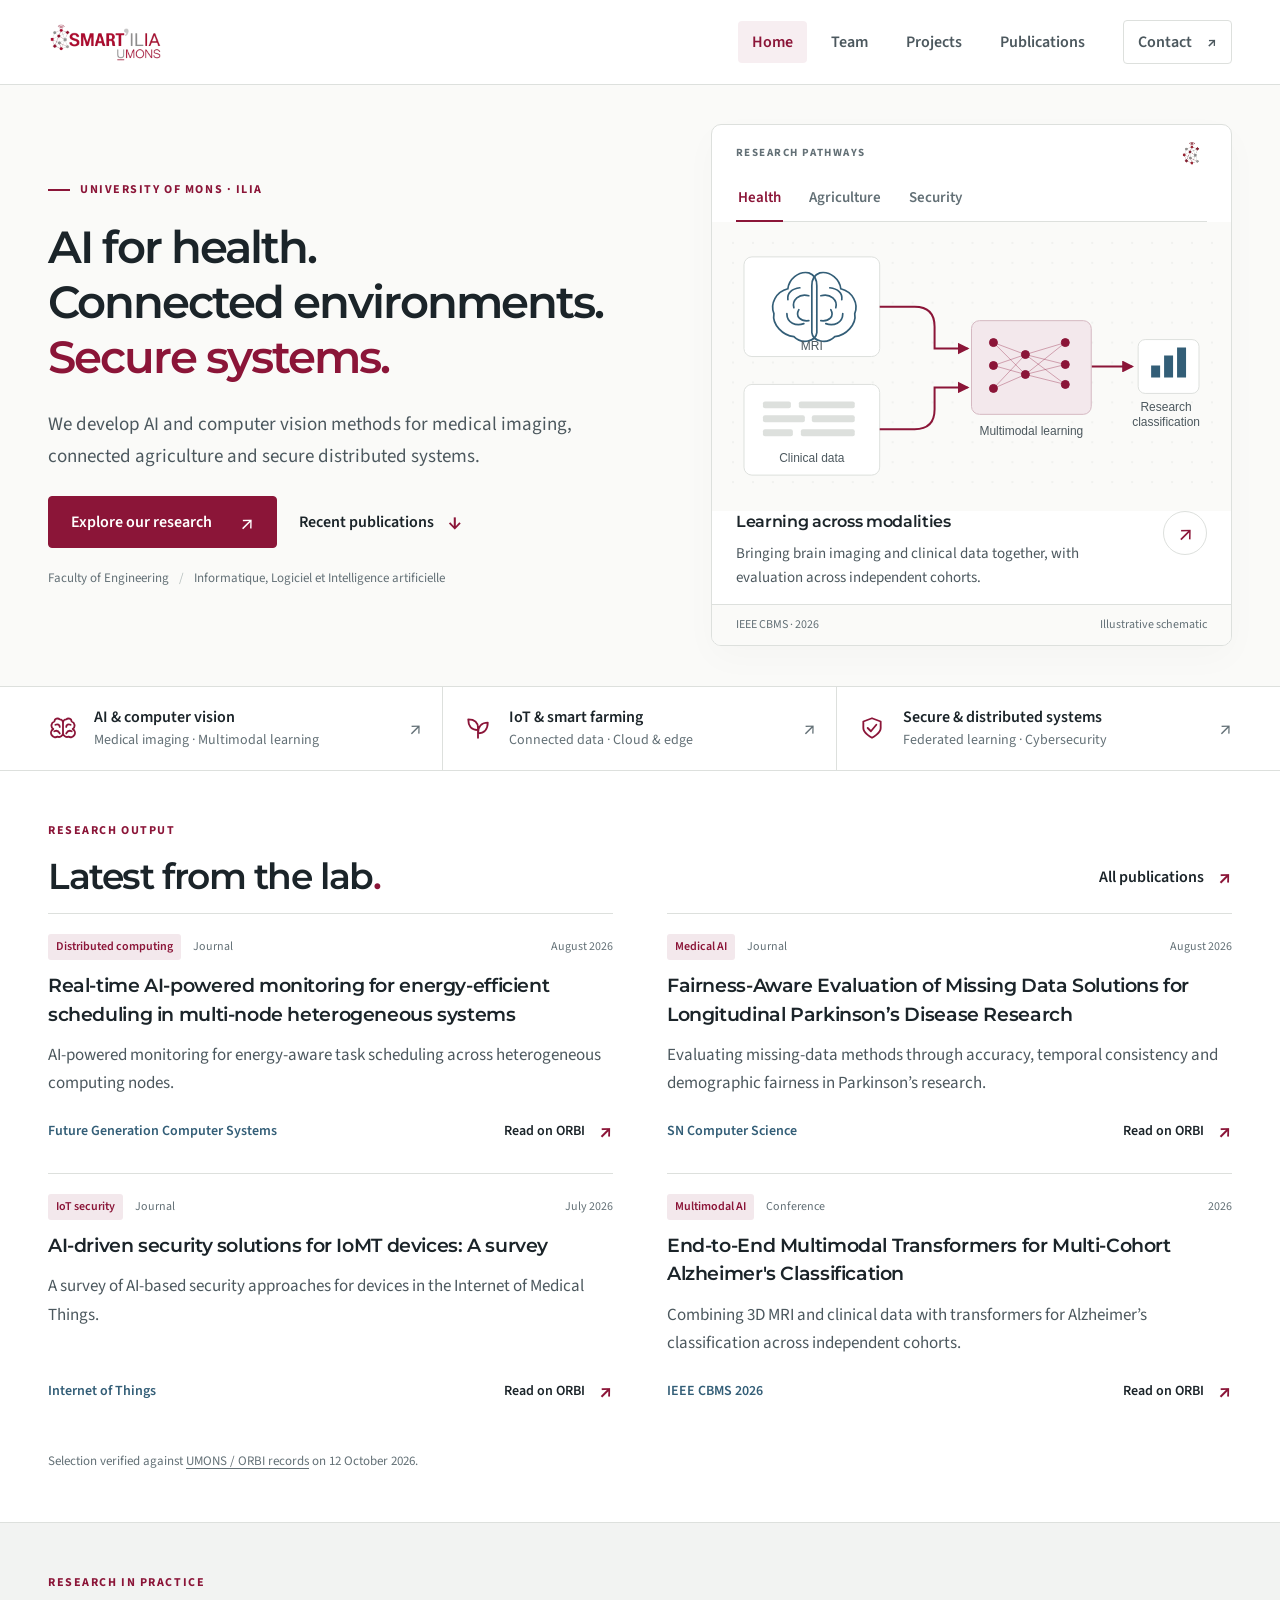
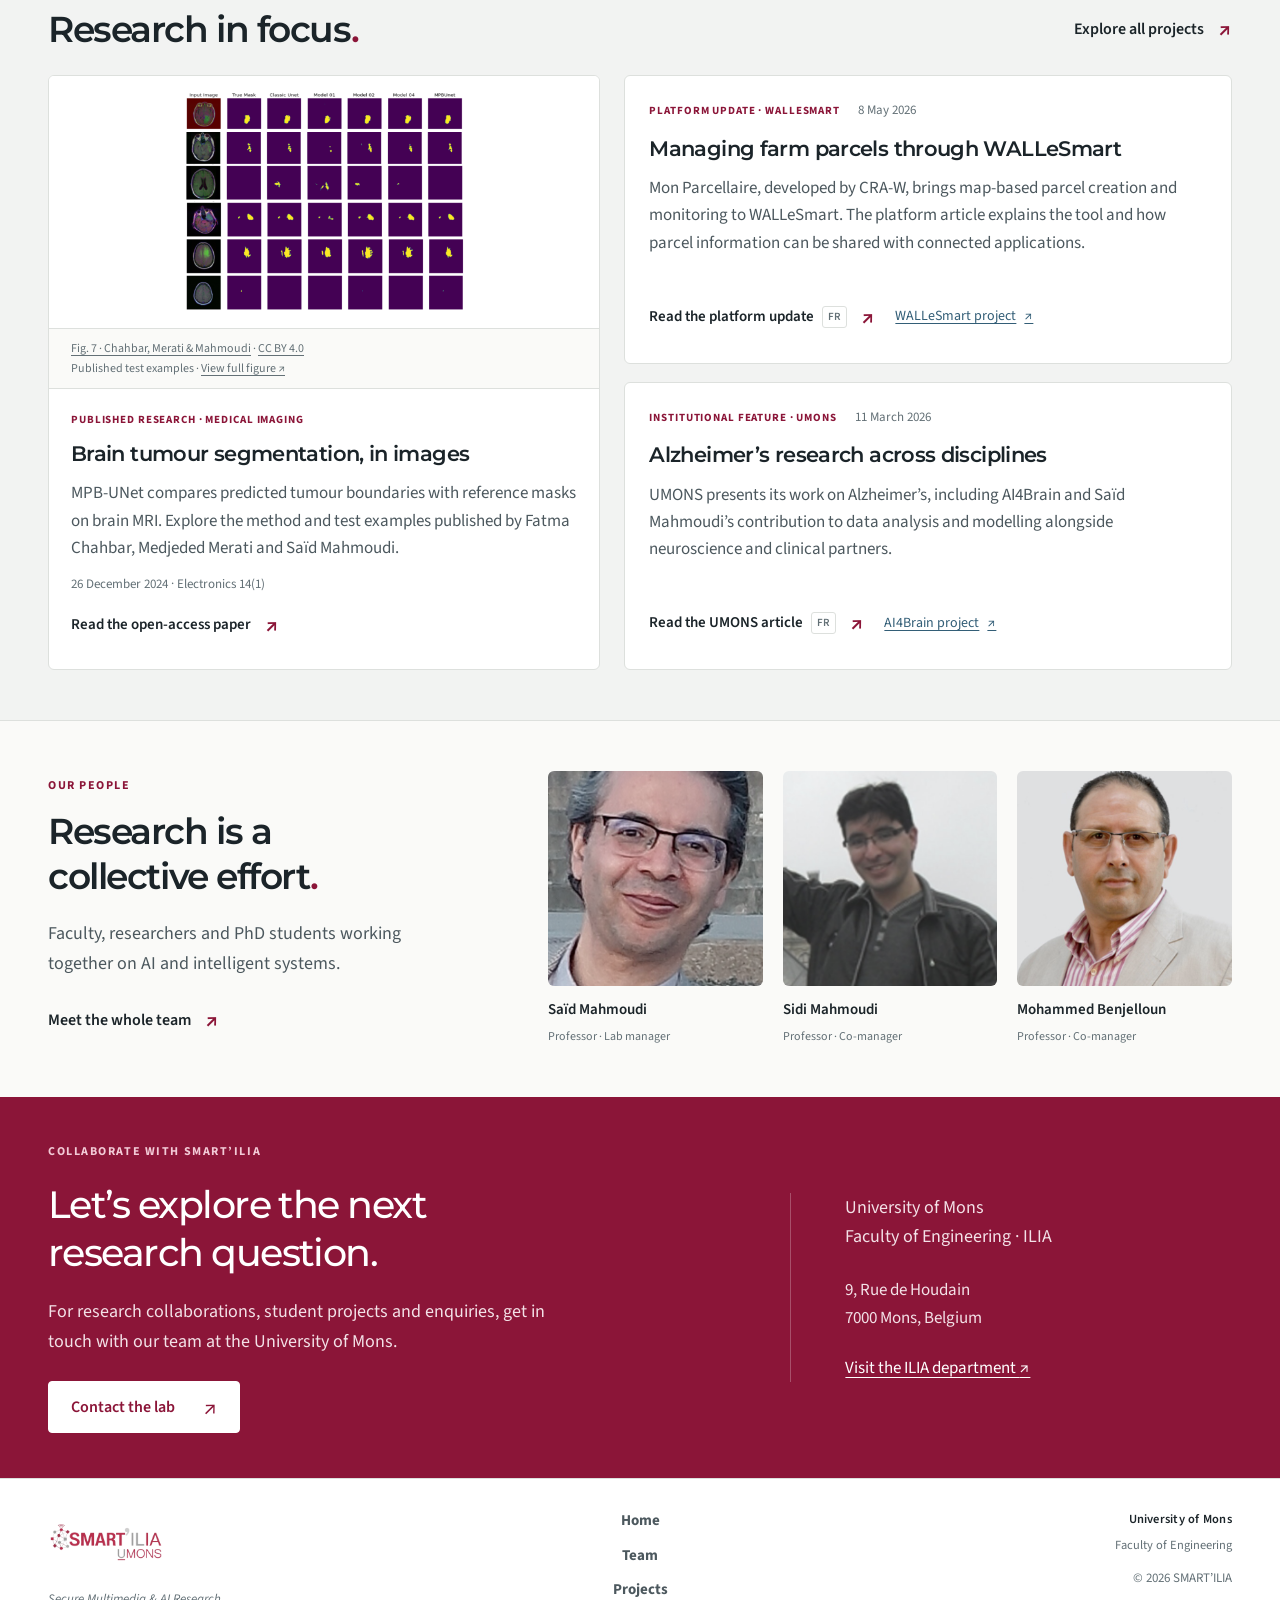
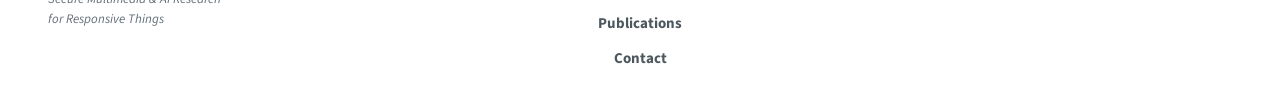
==== commit 416814bd: "Add sourced research visuals and project articles to the homepage" ====
--- a/index.html
+++ b/index.html
@@ -10,7 +10,7 @@
   <link rel="preconnect" href="https://fonts.gstatic.com" crossorigin>
   <link rel="stylesheet" href="https://fonts.googleapis.com/css2?family=Montserrat:wght@400;500;600;700&family=Source+Sans+3:wght@400;500;600;700&display=swap">
   <link rel="stylesheet" href="css/style.css?v=4">
-  <link rel="stylesheet" href="css/refresh.css?v=5">
+  <link rel="stylesheet" href="css/refresh.css?v=6">
   <script src="js/site.js" defer></script>
   <link rel="canonical" href="https://smartilia.com/">
   <meta property="og:type" content="website">
@@ -103,15 +103,31 @@
       <p class="source-note">Selection verified against <a href="https://opendata.umons.ac.be/fr/publications/services/html/F114.html">UMONS / ORBI records</a> on <time datetime="2026-10-12">12 October 2026</time>.</p>
     </div>
   </section>
-  <section class="home-section project-section" aria-labelledby="projects-title">
+  <section class="home-section project-section" id="resources" aria-labelledby="resources-title">
     <div class="container">
-      <div class="section-head"><div><p class="eyebrow">Research in practice</p><h2 id="projects-title">Questions. Methods. Applications<span class="heading-dot">.</span></h2></div><a href="projects.html" class="action-text">Explore all projects <span aria-hidden="true">↗</span></a></div>
-      <div class="focus-grid">
-        <article class="focus-card"><a href="projects.html#medical-ai" class="focus-art"><img src="illustrations/medical-ai.svg" alt="MRI and clinical data combined through multimodal learning." width="520" height="290" loading="lazy"></a><div class="focus-body"><p class="eyebrow">Health · AI4BRAIN</p><h3>Understanding brain disease</h3><p>Medical imaging and machine learning for research into neurological and psychiatric disorders.</p><a href="projects.html#medical-ai" class="action-text">Discover the research <span aria-hidden="true">↗</span></a></div></article>
-        <article class="focus-card"><a href="projects.html#smart-farming" class="focus-art"><img src="illustrations/agriculture.svg" alt="Connected field data flowing into the WalleSmart platform." width="520" height="290" loading="lazy"></a><div class="focus-body"><p class="eyebrow">Agriculture · WalleSmart</p><h3>Data that connects the farm</h3><p>A cloud platform bringing field sensors, satellite imagery and weather data together for smart farming.</p><a href="projects.html#smart-farming" class="action-text">Discover the platform <span aria-hidden="true">↗</span></a></div></article>
-        <article class="focus-card"><a href="https://orbi.umons.ac.be/handle/20.500.12907/55901" class="focus-art"><img src="illustrations/secure-learning.svg" alt="Local models connected through protected exchanges." width="520" height="290" loading="lazy"></a><div class="focus-body"><p class="eyebrow">Security · SecureBFL</p><h3>Collaborative, protected learning</h3><p>Decentralised federated learning with blockchain and multi-party computation for model exchanges.</p><a href="https://orbi.umons.ac.be/handle/20.500.12907/55901" class="action-text">Read the research <span aria-hidden="true">↗</span></a></div></article>
-      </div>
-      <p class="source-note">Diagrams illustrate research approaches; they are not experimental results.</p>
+      <div class="section-head"><div><p class="eyebrow">Research in practice</p><h2 id="resources-title">Research in focus<span class="heading-dot">.</span></h2></div><a href="projects.html" class="action-text">Explore all projects <span aria-hidden="true">↗</span></a></div>
+      <!-- HOME_RESOURCES_START -->
+<div class="resource-grid">
+  <article class="resource-feature" aria-labelledby="mpb-unet-title">
+    <figure class="resource-figure">
+      <a href="images/mpb-unet-figure7.png" aria-label="View the complete MPB-UNet published figure"><img src="images/mpb-unet-figure7.png" alt="Published comparison of six MRI test examples: input images, reference tumour masks and predictions by UNet variants, including MPB-UNet." width="3739" height="2912" loading="lazy" decoding="async"></a>
+      <figcaption><a href="https://orbi.umons.ac.be/handle/20.500.12907/51494">Fig. 7 · Chahbar, Merati &amp; Mahmoudi</a> · <a href="https://creativecommons.org/licenses/by/4.0/">CC BY 4.0</a><span>Published test examples · <a href="images/mpb-unet-figure7.png">View full figure <span aria-hidden="true">↗</span></a></span></figcaption>
+    </figure>
+    <div class="resource-body"><p class="eyebrow">Published research · Medical imaging</p><h3 id="mpb-unet-title">Brain tumour segmentation, in images</h3><p>MPB-UNet compares predicted tumour boundaries with reference masks on brain MRI. Explore the method and test examples published by Fatma Chahbar, Medjeded Merati and Saïd Mahmoudi.</p><p class="resource-date"><time datetime="2024-12-26">26 December 2024 · Electronics 14(1)</time></p><a class="action-text" href="https://orbi.umons.ac.be/handle/20.500.12907/51494">Read the open-access paper <span aria-hidden="true">↗</span></a></div>
+  </article>
+  <div class="resource-stories">
+<article class="resource-story" aria-labelledby="wallesmart-mon-parcellaire-title">
+  <div class="resource-meta"><p class="eyebrow">Platform update · WALLeSmart</p><time datetime="2026-05-08">8 May 2026</time></div>
+  <h3 id="wallesmart-mon-parcellaire-title"><a href="https://www.wallesmart.be/blog/nos-actualites-2/nouveaute-comment-digitaliser-la-gestion-de-ses-parcelles-agricoles-15" hreflang="fr">Managing farm parcels through WALLeSmart</a></h3><p>Mon Parcellaire, developed by CRA-W, brings map-based parcel creation and monitoring to WALLeSmart. The platform article explains the tool and how parcel information can be shared with connected applications.</p>
+  <div class="resource-links"><a class="action-text" href="https://www.wallesmart.be/blog/nos-actualites-2/nouveaute-comment-digitaliser-la-gestion-de-ses-parcelles-agricoles-15" hreflang="fr">Read the platform update <small class="resource-language">FR<span class="sr-only"> · in French</span></small><span aria-hidden="true">↗</span></a><a class="resource-project" href="projects.html#smart-farming">WALLeSmart project <span aria-hidden="true">↗</span></a></div>
+</article>
+<article class="resource-story" aria-labelledby="umons-alzheimer-ai4brain-title">
+  <div class="resource-meta"><p class="eyebrow">Institutional feature · UMONS</p><time datetime="2026-03-11">11 March 2026</time></div>
+  <h3 id="umons-alzheimer-ai4brain-title"><a href="https://web.umons.ac.be/sante/fr/2026/03/11/alzheimer-a-lumons-une-expertise-de-longue-date-mise-en-lumiere-par-un-financement-record/" hreflang="fr">Alzheimer’s research across disciplines</a></h3><p>UMONS presents its work on Alzheimer’s, including AI4Brain and Saïd Mahmoudi’s contribution to data analysis and modelling alongside neuroscience and clinical partners.</p>
+  <div class="resource-links"><a class="action-text" href="https://web.umons.ac.be/sante/fr/2026/03/11/alzheimer-a-lumons-une-expertise-de-longue-date-mise-en-lumiere-par-un-financement-record/" hreflang="fr">Read the UMONS article <small class="resource-language">FR<span class="sr-only"> · in French</span></small><span aria-hidden="true">↗</span></a><a class="resource-project" href="projects.html#medical-ai">AI4Brain project <span aria-hidden="true">↗</span></a></div>
+</article>
+</div></div>
+<!-- HOME_RESOURCES_END -->
     </div>
   </section>
   <section class="home-section people-section" aria-labelledby="people-title">
--- a/css/refresh.css
+++ b/css/refresh.css
@@ -97,6 +97,47 @@
 .focus-body h3 { font:600 21px/1.4 var(--heading); letter-spacing:-.03em; margin-bottom:12px; }
 .focus-body>p:not(.eyebrow) { font-size:17px; color:var(--ink-mid); margin-bottom:20px; }
 .focus-body .action-text { margin-top:auto; font-size:15px; }
+.resource-grid { display:grid; grid-template-columns:1fr 1.1fr; gap:24px; align-items:stretch; }
+.resource-feature,.resource-story { min-width:0; background:#fff; border:1px solid var(--paper-border); border-radius:6px; overflow:hidden; }
+.resource-figure { margin:0; }
+.resource-figure>a { display:flex; align-items:center; justify-content:center; padding:16px; background:#fff; }
+.resource-figure img { display:block; width:100%; height:220px; object-fit:contain; }
+.resource-figure figcaption { padding:10px 22px; border-block:1px solid var(--paper-border); background:var(--paper); color:var(--ink-muted); font-size:12px; line-height:1.6; }
+.resource-figure figcaption a { color:inherit; text-underline-offset:3px; }
+.resource-figure figcaption>span { display:block; }
+.resource-body { padding:22px; }
+.resource-body .eyebrow,.resource-meta .eyebrow { font-size:11px; letter-spacing:.08em; margin-bottom:10px; }
+.resource-body h3,.resource-story h3 { font:600 21px/1.4 var(--heading); letter-spacing:-.03em; margin-bottom:12px; }
+.resource-body>p:not(.eyebrow):not(.resource-date),.resource-story>p { color:var(--ink-mid); font-size:17px; line-height:1.6; margin-bottom:12px; }
+.resource-date { color:var(--ink-muted); font-size:13px; margin:10px 0 8px; }
+.resource-body .action-text,.resource-links .action-text { font-size:15px; }
+.resource-stories { display:grid; gap:18px; }
+.resource-story { padding:24px; display:flex; flex-direction:column; }
+.resource-meta { display:flex; flex-wrap:wrap; align-items:center; gap:4px 18px; margin-bottom:12px; }
+.resource-meta .eyebrow { margin:0; }
+.resource-meta time { color:var(--ink-muted); font-size:13px; }
+.resource-story h3 a { color:inherit; text-decoration:none; }
+.resource-story h3 a:hover { color:var(--crimson); text-decoration:underline; text-underline-offset:4px; }
+.resource-links { display:flex; flex-wrap:wrap; gap:0 20px; margin-top:auto; padding-top:8px; }
+.resource-language { color:var(--ink-muted); font-size:11px; font-weight:600; border:1px solid var(--paper-border); border-radius:3px; padding:1px 5px; }
+.resource-links .resource-language { margin-left:-6px; }
+.resource-project { display:inline-flex; gap:8px; align-items:center; min-height:44px; color:var(--steel); font-size:14px; text-underline-offset:3px; }
+@media (max-width:850px) {
+  .resource-grid { grid-template-columns:1fr; }
+  .resource-feature { display:grid; grid-template-columns:1fr 1fr; align-items:center; }
+  .resource-figure { border-right:1px solid var(--paper-border); }
+  .resource-figure img { height:auto; max-height:260px; }
+  .resource-figure figcaption { border-bottom:0; }
+  .resource-stories { grid-template-columns:1fr 1fr; }
+}
+@media (max-width:600px) {
+  .resource-feature { display:block; }
+  .resource-figure { border-right:0; }
+  .resource-figure img { height:220px; }
+  .resource-figure figcaption { border-bottom:1px solid var(--paper-border); }
+  .resource-stories { grid-template-columns:1fr; }
+  .resource-story { padding:22px; }
+}
 .people-layout { display:grid; grid-template-columns:.9fr 1.4fr; gap:60px; align-items:center; }
 .people-layout>div>p:not(.eyebrow) { color:var(--ink-mid); font-size:18px; max-width:400px; margin:20px 0; }
 .people-preview { display:grid; grid-template-columns:repeat(3,1fr); gap:20px; }
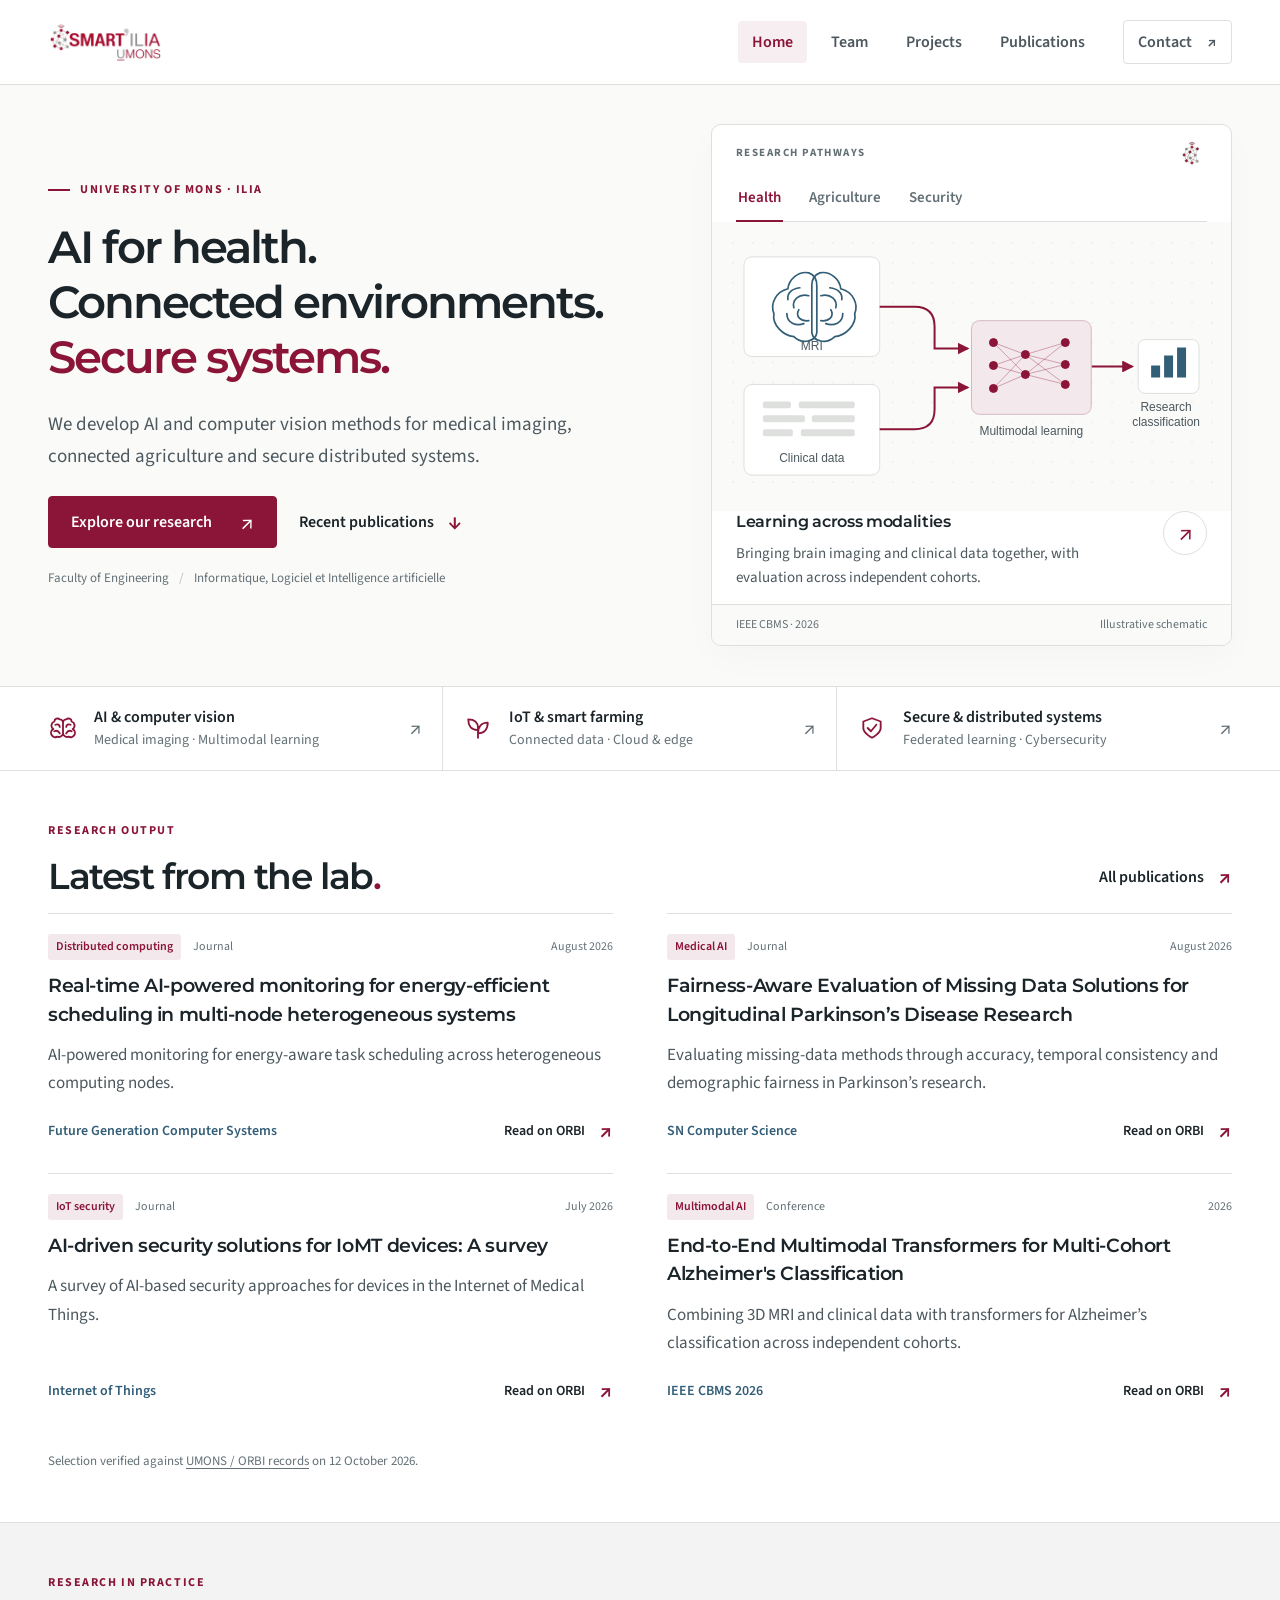
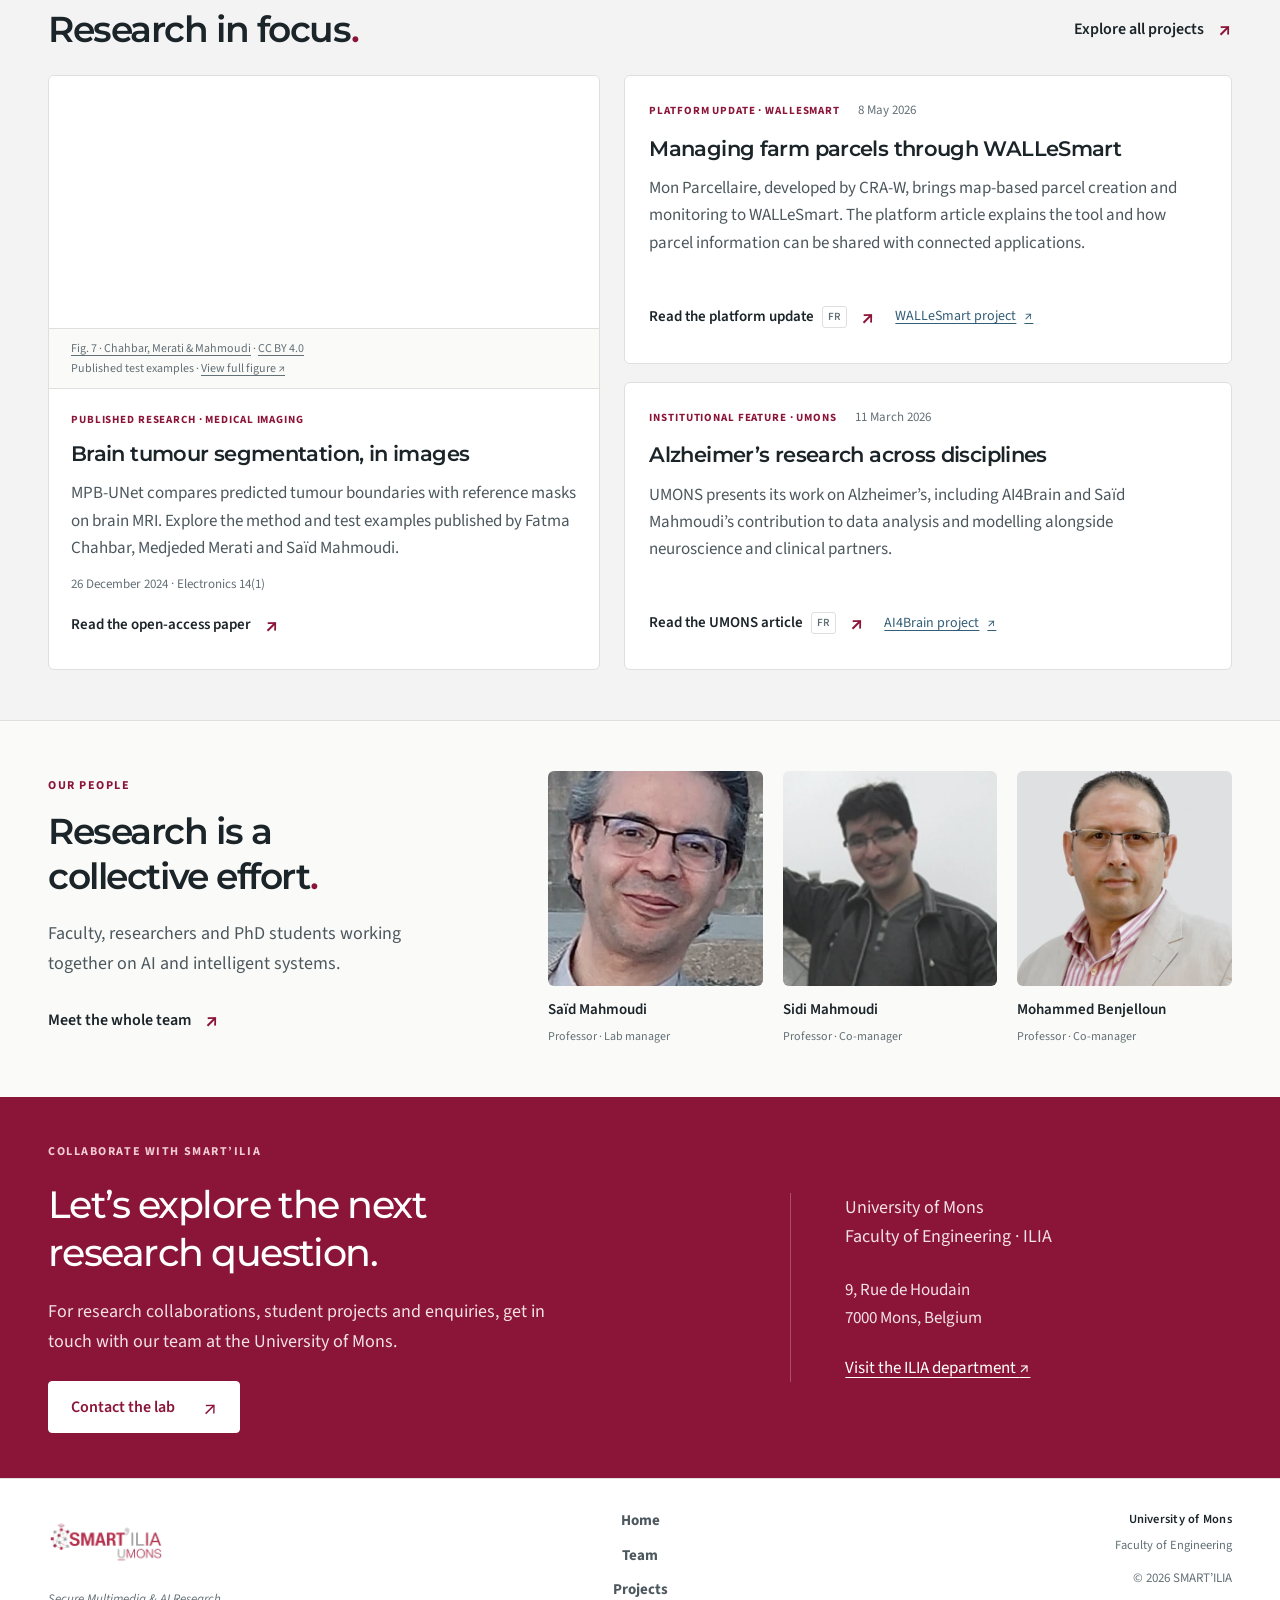
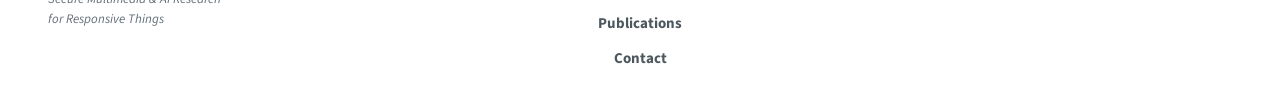
==== commit 44b9d7bf: "Optimise image delivery and document verified research outputs" ====
--- a/index.html
+++ b/index.html
@@ -5,12 +5,12 @@
   <meta name="viewport" content="width=device-width, initial-scale=1">
   <meta name="description" content="SMART'ILIA at the University of Mons: research in medical AI, computer vision, connected agriculture and secure distributed systems. Explore our projects and recent publications.">
   <title>SMART'ILIA — AI Research · University of Mons</title>
-  <link rel="icon" type="image/png" href="images/mini-logo.png">
+  <link rel="icon" type="image/png" href="images/mini-logo-v2.png">
   <link rel="preconnect" href="https://fonts.googleapis.com">
   <link rel="preconnect" href="https://fonts.gstatic.com" crossorigin>
   <link rel="stylesheet" href="https://fonts.googleapis.com/css2?family=Montserrat:wght@400;500;600;700&family=Source+Sans+3:wght@400;500;600;700&display=swap">
   <link rel="stylesheet" href="css/style.css?v=4">
-  <link rel="stylesheet" href="css/refresh.css?v=6">
+  <link rel="stylesheet" href="css/refresh.css?v=7">
   <script src="js/site.js" defer></script>
   <link rel="canonical" href="https://smartilia.com/">
   <meta property="og:type" content="website">
@@ -33,7 +33,7 @@
 <a href="#main" class="skip-link">Skip to content</a>
 <nav id="navbar" aria-label="Main navigation">
   <div class="nav-inner">
-    <a href="index.html" class="nav-logo" aria-label="SMART'ILIA home"><img src="images/logo.png" alt="SMART'ILIA — UMONS" width="181" height="80"></a>
+    <a href="index.html" class="nav-logo" aria-label="SMART'ILIA home"><img src="images/logo-v2.webp" alt="SMART'ILIA — UMONS" width="181" height="80"></a>
     <ul class="nav-links" id="navLinks">
       <li><a href="index.html" class="active" aria-current="page">Home</a></li>
       <li><a href="team.html">Team</a></li>
@@ -58,7 +58,7 @@
         <p class="hero-affiliation">Faculty of Engineering <span aria-hidden="true">/</span> Informatique, Logiciel et Intelligence artificielle</p>
       </div>
       <div class="research-lens">
-        <div class="lens-top"><span class="eyebrow">Research pathways</span><span class="lens-mark" aria-hidden="true"><img src="images/mini-logo.png" alt=""></span></div>
+        <div class="lens-top"><span class="eyebrow">Research pathways</span><span class="lens-mark" aria-hidden="true"><img src="images/mini-logo-v2.webp" alt=""></span></div>
         <div class="lens-tabs" role="tablist" aria-label="Explore a research area">
           <button id="health-tab" role="tab" aria-selected="true" aria-controls="health-panel" data-lens="health" type="button">Health</button>
           <button id="agriculture-tab" role="tab" aria-selected="false" aria-controls="agriculture-panel" tabindex="-1" data-lens="agriculture" type="button">Agriculture</button>
@@ -110,7 +110,7 @@
 <div class="resource-grid">
   <article class="resource-feature" aria-labelledby="mpb-unet-title">
     <figure class="resource-figure">
-      <a href="images/mpb-unet-figure7.png" aria-label="View the complete MPB-UNet published figure"><img src="images/mpb-unet-figure7.png" alt="Published comparison of six MRI test examples: input images, reference tumour masks and predictions by UNet variants, including MPB-UNet." width="3739" height="2912" loading="lazy" decoding="async"></a>
+      <a href="images/mpb-unet-figure7.png" aria-label="View the complete MPB-UNet published figure"><img src="images/mpb-unet-figure7-960.webp" srcset="images/mpb-unet-figure7-480.webp 480w, images/mpb-unet-figure7-960.webp 960w" sizes="(max-width: 600px) calc(100vw - 72px), (max-width: 850px) calc((100vw - 88px) / 2), 560px" alt="Published comparison of six MRI test examples: input images, reference tumour masks and predictions by UNet variants, including MPB-UNet." width="960" height="748" loading="lazy" decoding="async"></a>
       <figcaption><a href="https://orbi.umons.ac.be/handle/20.500.12907/51494">Fig. 7 · Chahbar, Merati &amp; Mahmoudi</a> · <a href="https://creativecommons.org/licenses/by/4.0/">CC BY 4.0</a><span>Published test examples · <a href="images/mpb-unet-figure7.png">View full figure <span aria-hidden="true">↗</span></a></span></figcaption>
     </figure>
     <div class="resource-body"><p class="eyebrow">Published research · Medical imaging</p><h3 id="mpb-unet-title">Brain tumour segmentation, in images</h3><p>MPB-UNet compares predicted tumour boundaries with reference masks on brain MRI. Explore the method and test examples published by Fatma Chahbar, Medjeded Merati and Saïd Mahmoudi.</p><p class="resource-date"><time datetime="2024-12-26">26 December 2024 · Electronics 14(1)</time></p><a class="action-text" href="https://orbi.umons.ac.be/handle/20.500.12907/51494">Read the open-access paper <span aria-hidden="true">↗</span></a></div>
@@ -134,14 +134,14 @@
     <div class="container people-layout">
       <div><p class="eyebrow">Our people</p><h2 id="people-title">Research is a<br>collective effort<span class="heading-dot">.</span></h2><p>Faculty, researchers and PhD students working together on AI and intelligent systems.</p><a class="action-text" href="team.html">Meet the whole team <span aria-hidden="true">↗</span></a></div>
       <div class="people-preview">
-        <a href="team.html#said-mahmoudi"><img src="images/said_mahmoudi.png" alt="" width="160" height="160" loading="lazy"><span>Saïd Mahmoudi<small>Professor · Lab manager</small></span></a>
-        <a href="team.html#sidi-mahmoudi"><img src="images/sidi_mahmoudi.png" alt="" width="160" height="160" loading="lazy"><span>Sidi Mahmoudi<small>Professor · Co-manager</small></span></a>
-        <a href="team.html#mohammed-benjelloun"><img src="images/mohammed_benjelloun.png" alt="" width="160" height="160" loading="lazy"><span>Mohammed Benjelloun<small>Professor · Co-manager</small></span></a>
+        <a href="team.html#said-mahmoudi"><img src="images/said_mahmoudi-v2.webp" alt="" width="160" height="160" loading="lazy"><span>Saïd Mahmoudi<small>Professor · Lab manager</small></span></a>
+        <a href="team.html#sidi-mahmoudi"><img src="images/sidi_mahmoudi-v2.webp" alt="" width="160" height="160" loading="lazy"><span>Sidi Mahmoudi<small>Professor · Co-manager</small></span></a>
+        <a href="team.html#mohammed-benjelloun"><img src="images/mohammed_benjelloun-v2.webp" alt="" width="160" height="160" loading="lazy"><span>Mohammed Benjelloun<small>Professor · Co-manager</small></span></a>
       </div>
     </div>
   </section>
   <section class="contact-section" id="contact" aria-labelledby="contact-title"><div class="container contact-layout"><div><p class="eyebrow">Collaborate with SMART’ILIA</p><h2 id="contact-title">Let’s explore the next<br>research question.</h2><p>For research collaborations, student projects and enquiries, get in touch with our team at the University of Mons.</p><a href="mailto:said.mahmoudi@umons.ac.be" class="action-primary light-action">Contact the lab <span aria-hidden="true">↗</span></a></div><div class="contact-details"><p>University of Mons<br>Faculty of Engineering · ILIA</p><address>9, Rue de Houdain<br>7000 Mons, Belgium</address><a href="https://web.umons.ac.be/ilia/">Visit the ILIA department <span aria-hidden="true">↗</span></a></div></div></section>
 </main>
-<footer><div class="footer-inner"><div class="footer-brand"><img src="images/logo.png" alt="SMART'ILIA — UMONS" class="footer-logo-img"><p class="footer-tagline">Secure Multimedia &amp; AI Research<br>for Responsive Things</p></div><nav class="footer-nav" aria-label="Footer navigation"><a href="index.html">Home</a><a href="team.html">Team</a><a href="projects.html">Projects</a><a href="publications.html">Publications</a><a href="#contact">Contact</a></nav><div class="footer-info"><div class="footer-uni">University of Mons</div><div class="footer-faculty">Faculty of Engineering</div><div class="footer-copy">&copy; 2026 SMART’ILIA</div></div></div></footer>
+<footer><div class="footer-inner"><div class="footer-brand"><img src="images/logo-v2.webp" alt="SMART'ILIA — UMONS" class="footer-logo-img"><p class="footer-tagline">Secure Multimedia &amp; AI Research<br>for Responsive Things</p></div><nav class="footer-nav" aria-label="Footer navigation"><a href="index.html">Home</a><a href="team.html">Team</a><a href="projects.html">Projects</a><a href="publications.html">Publications</a><a href="#contact">Contact</a></nav><div class="footer-info"><div class="footer-uni">University of Mons</div><div class="footer-faculty">Faculty of Engineering</div><div class="footer-copy">&copy; 2026 SMART’ILIA</div></div></div></footer>
 </body>
 </html>
--- a/css/refresh.css
+++ b/css/refresh.css
@@ -341,6 +341,17 @@
 .project-links a { display:inline-flex; align-items:center; gap:8px; min-height:44px; color:var(--steel); font-size:15px; text-underline-offset:3px; }
 .project-card--featured { background:var(--crimson-subtle); }
 .project-card--featured .project-overview { grid-template-columns:.95fr 1.15fr; gap:28px; align-items:center; }
+.project-results { border-top:1px solid var(--paper-border); margin-top:20px; }
+.project-results summary { min-height:48px; padding:12px 0; color:var(--crimson); font-size:16px; font-weight:600; cursor:pointer; }
+.project-results summary::marker { color:var(--crimson); }
+.result-count { display:inline-flex; align-items:center; justify-content:center; margin-left:8px; min-width:22px; height:22px; border:1px solid #DAC2CB; border-radius:3px; font-size:12px; }
+.project-results-body { display:grid; grid-template-columns:repeat(auto-fit,minmax(min(100%,300px),1fr)); gap:20px; padding:8px 0 14px; }
+.project-result { min-width:0; }
+.project-result h4 { font:600 17px/1.45 var(--heading); letter-spacing:-.02em; margin:6px 0 9px; }
+.project-result>p:not(.result-meta) { color:var(--ink-mid); font-size:16px; line-height:1.65; }
+.result-meta { color:var(--steel); font-size:12px; font-weight:600; }
+.result-evidence { display:flex; flex-wrap:wrap; gap:0 18px; margin-top:8px; }
+.result-evidence a { display:inline-flex; align-items:center; gap:8px; min-height:44px; color:var(--steel); font-size:14px; text-underline-offset:3px; }
 .research-contact { display:flex; justify-content:space-between; align-items:center; gap:28px; margin-top:42px; padding:28px; background:#fff; border:1px solid var(--paper-border); border-radius:6px; }
 .research-contact h2 { font:600 23px/1.4 var(--heading); letter-spacing:-.03em; margin-bottom:8px; }
 .research-contact p { color:var(--ink-mid); font-size:17px; max-width:680px; }
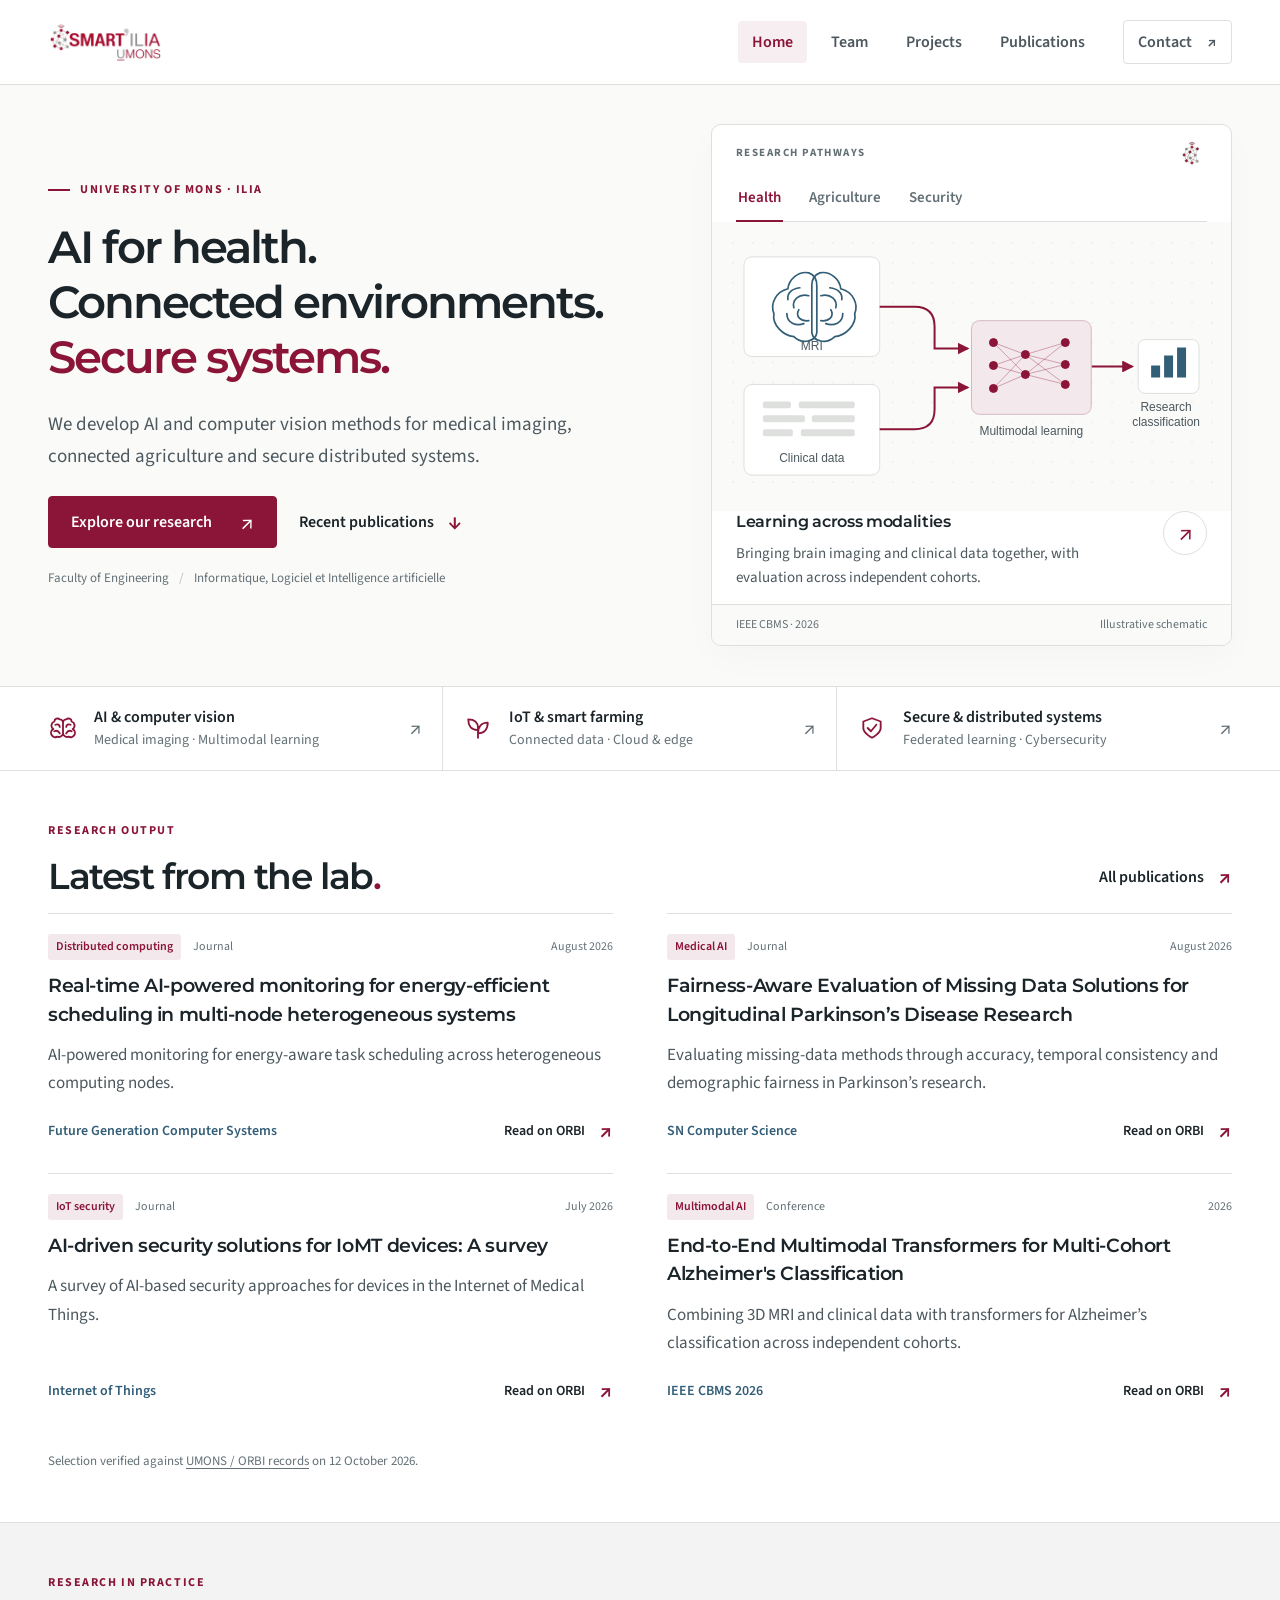
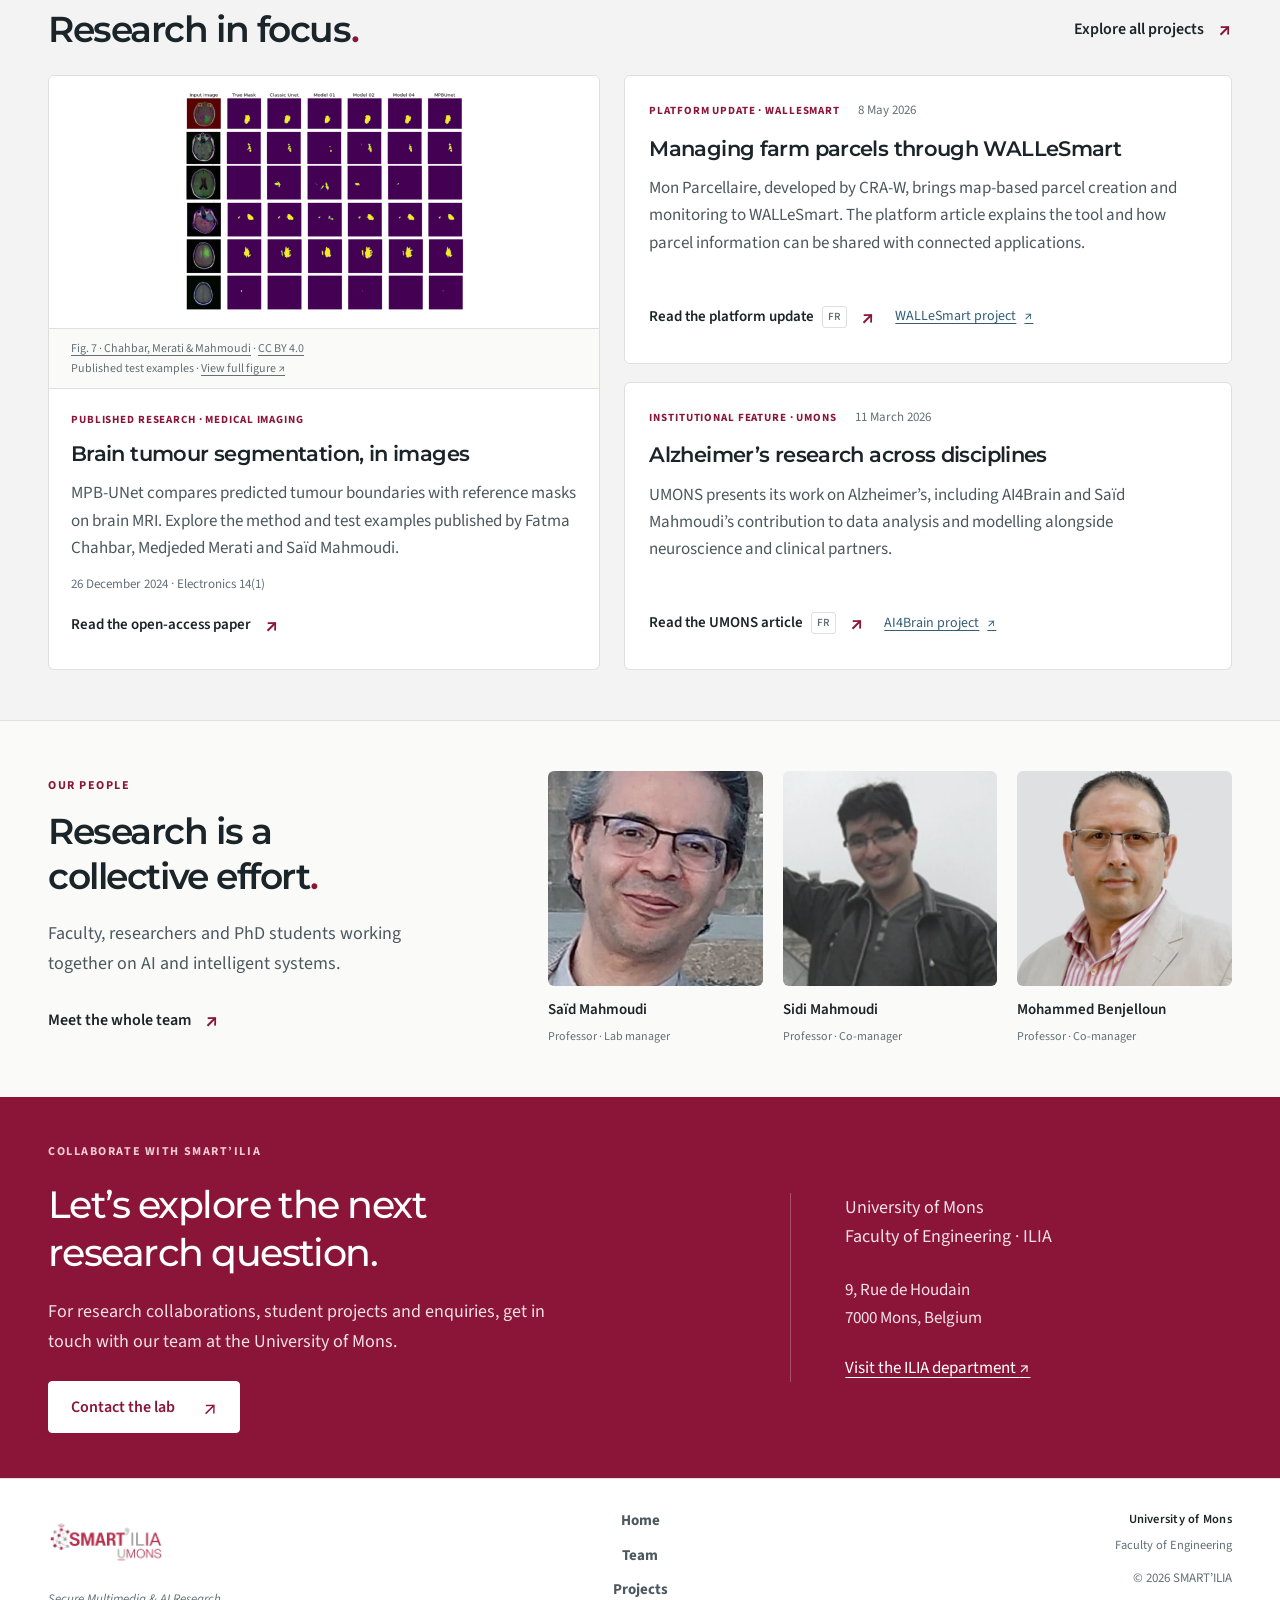
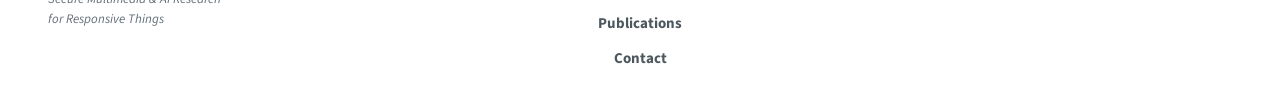
==== commit c4a8ad64: "Replace generic project icons with generated UMONS illustrations" ====
--- a/index.html
+++ b/index.html
@@ -10,7 +10,7 @@
   <link rel="preconnect" href="https://fonts.gstatic.com" crossorigin>
   <link rel="stylesheet" href="https://fonts.googleapis.com/css2?family=Montserrat:wght@400;500;600;700&family=Source+Sans+3:wght@400;500;600;700&display=swap">
   <link rel="stylesheet" href="css/style.css?v=4">
-  <link rel="stylesheet" href="css/refresh.css?v=7">
+  <link rel="stylesheet" href="css/refresh.css?v=10">
   <script src="js/site.js" defer></script>
   <link rel="canonical" href="https://smartilia.com/">
   <meta property="og:type" content="website">
@@ -113,17 +113,17 @@
       <a href="images/mpb-unet-figure7.png" aria-label="View the complete MPB-UNet published figure"><img src="images/mpb-unet-figure7-960.webp" srcset="images/mpb-unet-figure7-480.webp 480w, images/mpb-unet-figure7-960.webp 960w" sizes="(max-width: 600px) calc(100vw - 72px), (max-width: 850px) calc((100vw - 88px) / 2), 560px" alt="Published comparison of six MRI test examples: input images, reference tumour masks and predictions by UNet variants, including MPB-UNet." width="960" height="748" loading="lazy" decoding="async"></a>
       <figcaption><a href="https://orbi.umons.ac.be/handle/20.500.12907/51494">Fig. 7 · Chahbar, Merati &amp; Mahmoudi</a> · <a href="https://creativecommons.org/licenses/by/4.0/">CC BY 4.0</a><span>Published test examples · <a href="images/mpb-unet-figure7.png">View full figure <span aria-hidden="true">↗</span></a></span></figcaption>
     </figure>
-    <div class="resource-body"><p class="eyebrow">Published research · Medical imaging</p><h3 id="mpb-unet-title">Brain tumour segmentation, in images</h3><p>MPB-UNet compares predicted tumour boundaries with reference masks on brain MRI. Explore the method and test examples published by Fatma Chahbar, Medjeded Merati and Saïd Mahmoudi.</p><p class="resource-date"><time datetime="2024-12-26">26 December 2024 · Electronics 14(1)</time></p><a class="action-text" href="https://orbi.umons.ac.be/handle/20.500.12907/51494">Read the open-access paper <span aria-hidden="true">↗</span></a></div>
+    <div class="resource-body"><p class="eyebrow">Published research · Medical imaging</p><h3 id="mpb-unet-title">Brain tumour segmentation, in images</h3><p class="resource-description resource-description--full">MPB-UNet compares predicted tumour boundaries with reference masks on brain MRI. Explore the method and test examples published by Fatma Chahbar, Medjeded Merati and Saïd Mahmoudi.</p><p class="resource-description resource-description--short">MPB-UNet compares predicted tumour boundaries with reference masks on brain MRI. Explore the published method and test examples.</p><p class="resource-date"><time datetime="2024-12-26">26 December 2024 · Electronics 14(1)</time></p><a class="action-text" href="https://orbi.umons.ac.be/handle/20.500.12907/51494">Read the open-access paper <span aria-hidden="true">↗</span></a></div>
   </article>
   <div class="resource-stories">
 <article class="resource-story" aria-labelledby="wallesmart-mon-parcellaire-title">
   <div class="resource-meta"><p class="eyebrow">Platform update · WALLeSmart</p><time datetime="2026-05-08">8 May 2026</time></div>
-  <h3 id="wallesmart-mon-parcellaire-title"><a href="https://www.wallesmart.be/blog/nos-actualites-2/nouveaute-comment-digitaliser-la-gestion-de-ses-parcelles-agricoles-15" hreflang="fr">Managing farm parcels through WALLeSmart</a></h3><p>Mon Parcellaire, developed by CRA-W, brings map-based parcel creation and monitoring to WALLeSmart. The platform article explains the tool and how parcel information can be shared with connected applications.</p>
+  <h3 id="wallesmart-mon-parcellaire-title"><a href="https://www.wallesmart.be/blog/nos-actualites-2/nouveaute-comment-digitaliser-la-gestion-de-ses-parcelles-agricoles-15" hreflang="fr">Managing farm parcels through WALLeSmart</a></h3><p class="resource-description resource-description--full">Mon Parcellaire, developed by CRA-W, brings map-based parcel creation and monitoring to WALLeSmart. The platform article explains the tool and how parcel information can be shared with connected applications.</p><p class="resource-description resource-description--short">CRA-W’s Mon Parcellaire brings map-based parcel creation and monitoring to WALLeSmart.</p>
   <div class="resource-links"><a class="action-text" href="https://www.wallesmart.be/blog/nos-actualites-2/nouveaute-comment-digitaliser-la-gestion-de-ses-parcelles-agricoles-15" hreflang="fr">Read the platform update <small class="resource-language">FR<span class="sr-only"> · in French</span></small><span aria-hidden="true">↗</span></a><a class="resource-project" href="projects.html#smart-farming">WALLeSmart project <span aria-hidden="true">↗</span></a></div>
 </article>
 <article class="resource-story" aria-labelledby="umons-alzheimer-ai4brain-title">
   <div class="resource-meta"><p class="eyebrow">Institutional feature · UMONS</p><time datetime="2026-03-11">11 March 2026</time></div>
-  <h3 id="umons-alzheimer-ai4brain-title"><a href="https://web.umons.ac.be/sante/fr/2026/03/11/alzheimer-a-lumons-une-expertise-de-longue-date-mise-en-lumiere-par-un-financement-record/" hreflang="fr">Alzheimer’s research across disciplines</a></h3><p>UMONS presents its work on Alzheimer’s, including AI4Brain and Saïd Mahmoudi’s contribution to data analysis and modelling alongside neuroscience and clinical partners.</p>
+  <h3 id="umons-alzheimer-ai4brain-title"><a href="https://web.umons.ac.be/sante/fr/2026/03/11/alzheimer-a-lumons-une-expertise-de-longue-date-mise-en-lumiere-par-un-financement-record/" hreflang="fr">Alzheimer’s research across disciplines</a></h3><p class="resource-description resource-description--full">UMONS presents its work on Alzheimer’s, including AI4Brain and Saïd Mahmoudi’s contribution to data analysis and modelling alongside neuroscience and clinical partners.</p><p class="resource-description resource-description--short">UMONS presents AI4Brain within its Alzheimer’s research, connecting data analysis, neuroscience and clinical partners.</p>
   <div class="resource-links"><a class="action-text" href="https://web.umons.ac.be/sante/fr/2026/03/11/alzheimer-a-lumons-une-expertise-de-longue-date-mise-en-lumiere-par-un-financement-record/" hreflang="fr">Read the UMONS article <small class="resource-language">FR<span class="sr-only"> · in French</span></small><span aria-hidden="true">↗</span></a><a class="resource-project" href="projects.html#medical-ai">AI4Brain project <span aria-hidden="true">↗</span></a></div>
 </article>
 </div></div>
--- a/css/refresh.css
+++ b/css/refresh.css
@@ -111,6 +111,7 @@
 .resource-body>p:not(.eyebrow):not(.resource-date),.resource-story>p { color:var(--ink-mid); font-size:17px; line-height:1.6; margin-bottom:12px; }
 .resource-date { color:var(--ink-muted); font-size:13px; margin:10px 0 8px; }
 .resource-body .action-text,.resource-links .action-text { font-size:15px; }
+.resource-description--short { display:none; }
 .resource-stories { display:grid; gap:18px; }
 .resource-story { padding:24px; display:flex; flex-direction:column; }
 .resource-meta { display:flex; flex-wrap:wrap; align-items:center; gap:4px 18px; margin-bottom:12px; }
@@ -187,6 +188,14 @@
 .team-focus { color:var(--ink-mid); font-size:17px; line-height:1.6; margin:14px 0; }
 .team-links { display:flex; flex-wrap:wrap; gap:0 20px; margin-top:auto; padding-top:2px; }
 .team-links .team-profile-link { margin-top:0; }
+.team-identity,.team-heading { min-width:0; }
+.team-jump-links { display:flex; flex-wrap:wrap; gap:10px; margin:-10px 0 30px; }
+.team-jump-links a { display:inline-flex; align-items:center; gap:10px; min-height:44px; padding:8px 14px; color:var(--steel); background:#fff; border:1px solid var(--paper-border); border-radius:4px; text-decoration:none; font-size:15px; font-weight:600; }
+.team-jump-links a:hover { border-color:var(--crimson); color:var(--crimson); }
+.team-jump-links span { color:var(--ink-muted); font-size:12px; font-weight:400; }
+.team-projects { display:flex; flex-wrap:wrap; gap:0 12px; align-items:center; margin-bottom:8px; }
+.team-projects-label { font-size:12px; color:var(--ink-muted); }
+.team-projects a { display:inline-flex; align-items:center; gap:8px; min-height:44px; color:var(--steel); font-size:15px; text-underline-offset:3px; }
 .projects-grid { gap:22px; }
 .project-card { background:#fff; border-radius:6px; opacity:1; transform:none; }
 .project-card:hover { background:#fff; }
@@ -292,11 +301,29 @@
   .people-preview img { margin:0; }
   .people-preview small { font-size:14px; }
   .team-grid,.team-grid--researchers { grid-template-columns:1fr; }
+  .team-card { padding:20px; }
+  .team-identity { display:grid; grid-template-columns:72px minmax(0,1fr); gap:16px; align-items:center; width:100%; }
+  .team-photo,.team-placeholder { width:72px; height:72px; }
+  .team-photo-wrap,.team-placeholder { margin-bottom:0; }
+  .team-initials { font-size:26px; }
+  .team-heading .team-name { margin-bottom:6px; line-height:1.4; overflow-wrap:anywhere; }
+  .team-heading .team-role { margin:0; }
+  .team-focus { margin:14px 0 8px; font-size:16px; }
+  .team-links { gap:0 16px; padding-top:0; }
+  .team-jump-links { gap:8px; margin-bottom:24px; }
+  .team-jump-links a { padding-inline:10px; gap:8px; font-size:14px; }
   .section-title { font-size:38px; }
   .pub-search { padding-right:18px; }
   .pub-search-icon { top:27px; }
   .pub-search-count { position:static; display:block; margin-top:8px; transform:none; text-align:right; }
 }
+@media (max-width:600px) {
+  .home-page .latest-paper:nth-of-type(n+3),.home-page .paper-summary { display:none; }
+  .home-page .latest-paper { padding-block:16px; }
+  .resource-description--full { display:none; }
+  .resource-description--short { display:block; }
+  .resource-body,.resource-story { padding:18px; }
+}
 @media (prefers-reduced-motion:reduce) {
   html { scroll-behavior:auto; }
   *,*::before,*::after { transition:none !important; animation:none !important; }
@@ -304,11 +331,11 @@
 
 .sr-only { position:absolute; width:1px; height:1px; padding:0; margin:-1px; overflow:hidden; clip:rect(0,0,0,0); white-space:nowrap; border:0; }
 
-/* Consistent SVG pictograms and project title alignment. */
-.project-header { justify-content:flex-start; align-items:center; gap:14px; margin-bottom:22px; }
+/* Generated project emblems retain the established card grid and title hierarchy. */
+.project-header { justify-content:flex-start; align-items:center; gap:18px; margin-bottom:22px; }
 .project-header .project-title { margin:0; min-width:0; }
-.project-card .project-icon, .project-card:hover .project-icon { width:44px; height:44px; background:var(--crimson-subtle); border-color:#DAC2CB; color:var(--crimson); }
-.project-card .project-icon svg, .project-card:hover .project-icon svg { display:block; width:23px; height:23px; color:var(--crimson); }
+.project-card .project-icon, .project-card:hover .project-icon { width:88px; height:88px; background:transparent; border:0; }
+.project-icon--illustrated img { display:block; width:100%; height:100%; object-fit:contain; }
 .project-card--featured { display:block; }
 .project-card--featured .project-header { margin-bottom:24px; }
 .project-card--featured .project-body { display:grid; grid-template-columns:1fr 1.15fr; gap:0 30px; align-items:start; }
@@ -316,6 +343,7 @@
 .project-card--featured .project-desc, .project-card--featured .project-tags { grid-column:2; }
 .project-illustration { display:block; margin:0 0 22px; }
 @media (max-width:768px) {
+  .project-card .project-icon, .project-card:hover .project-icon { width:76px; height:76px; }
   .project-card--featured .project-body { display:block; }
   .project-card--featured .project-illustration { margin-bottom:22px; }
 }
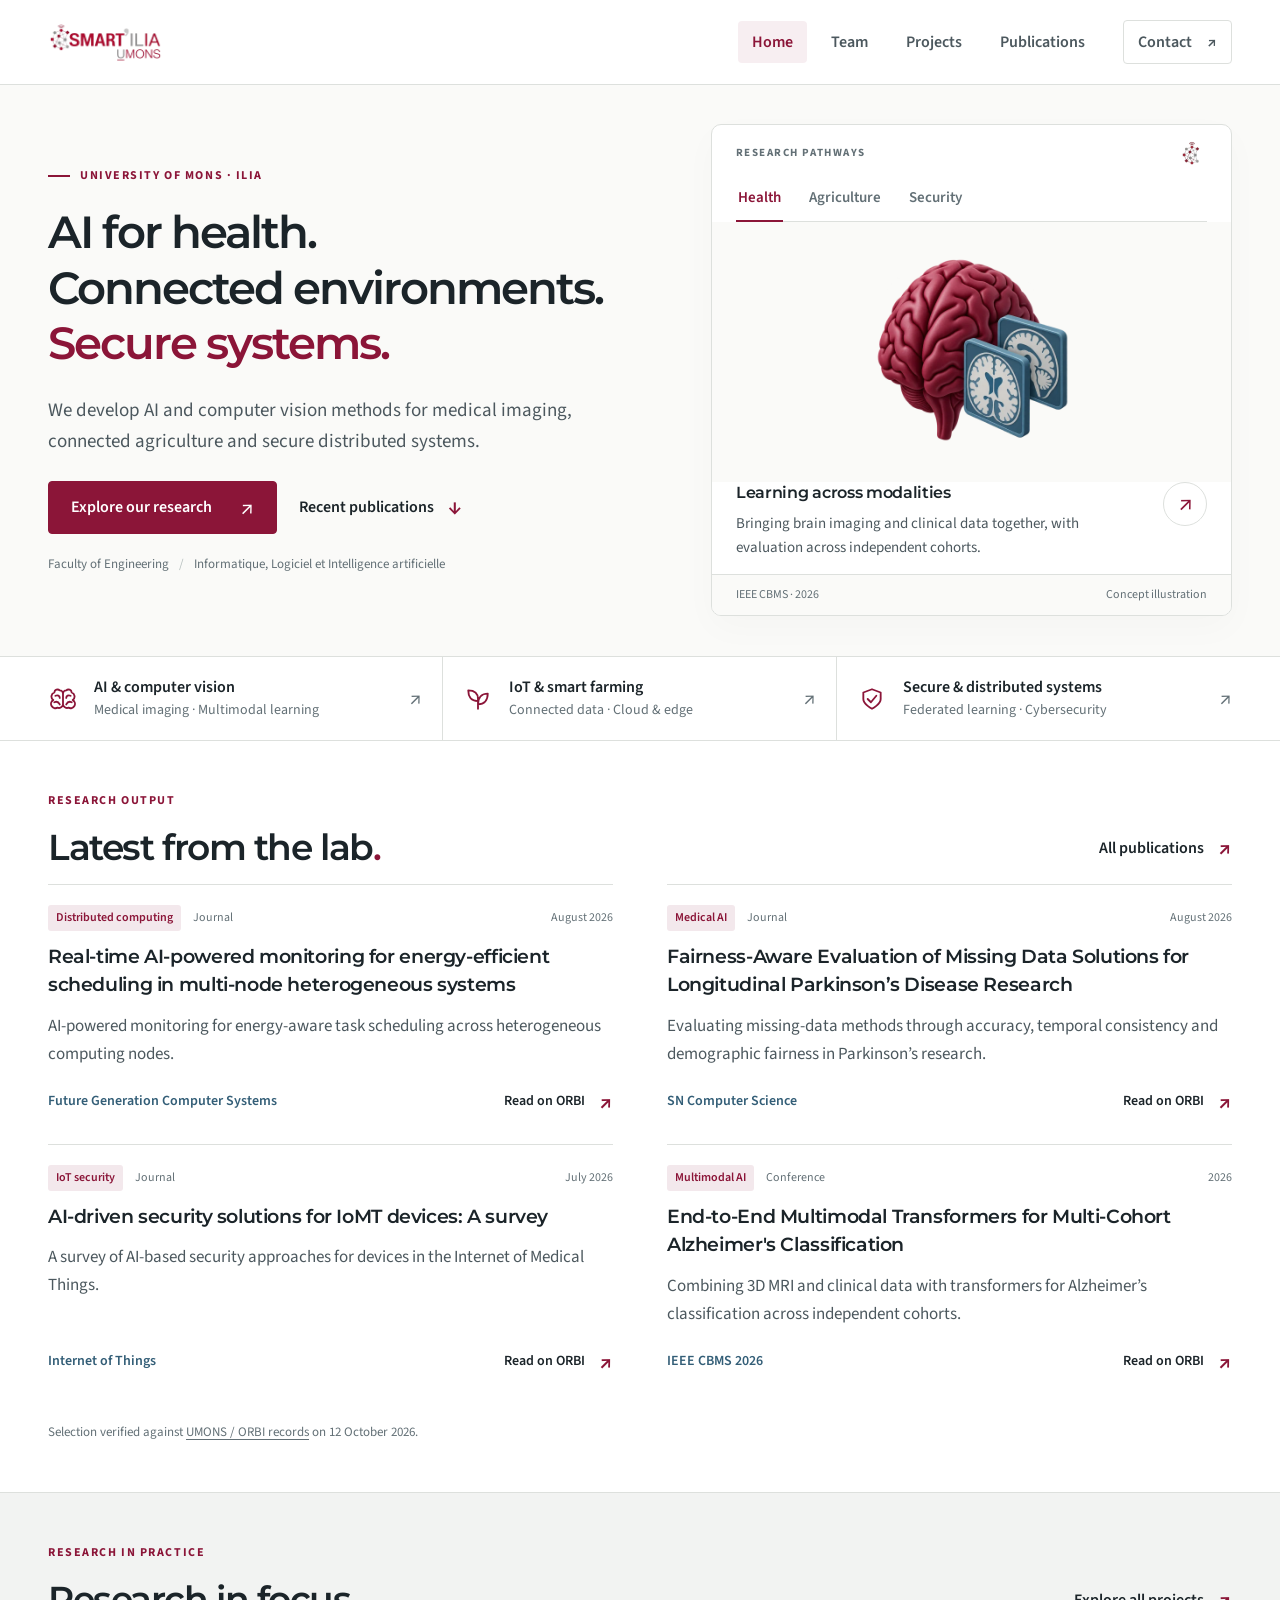
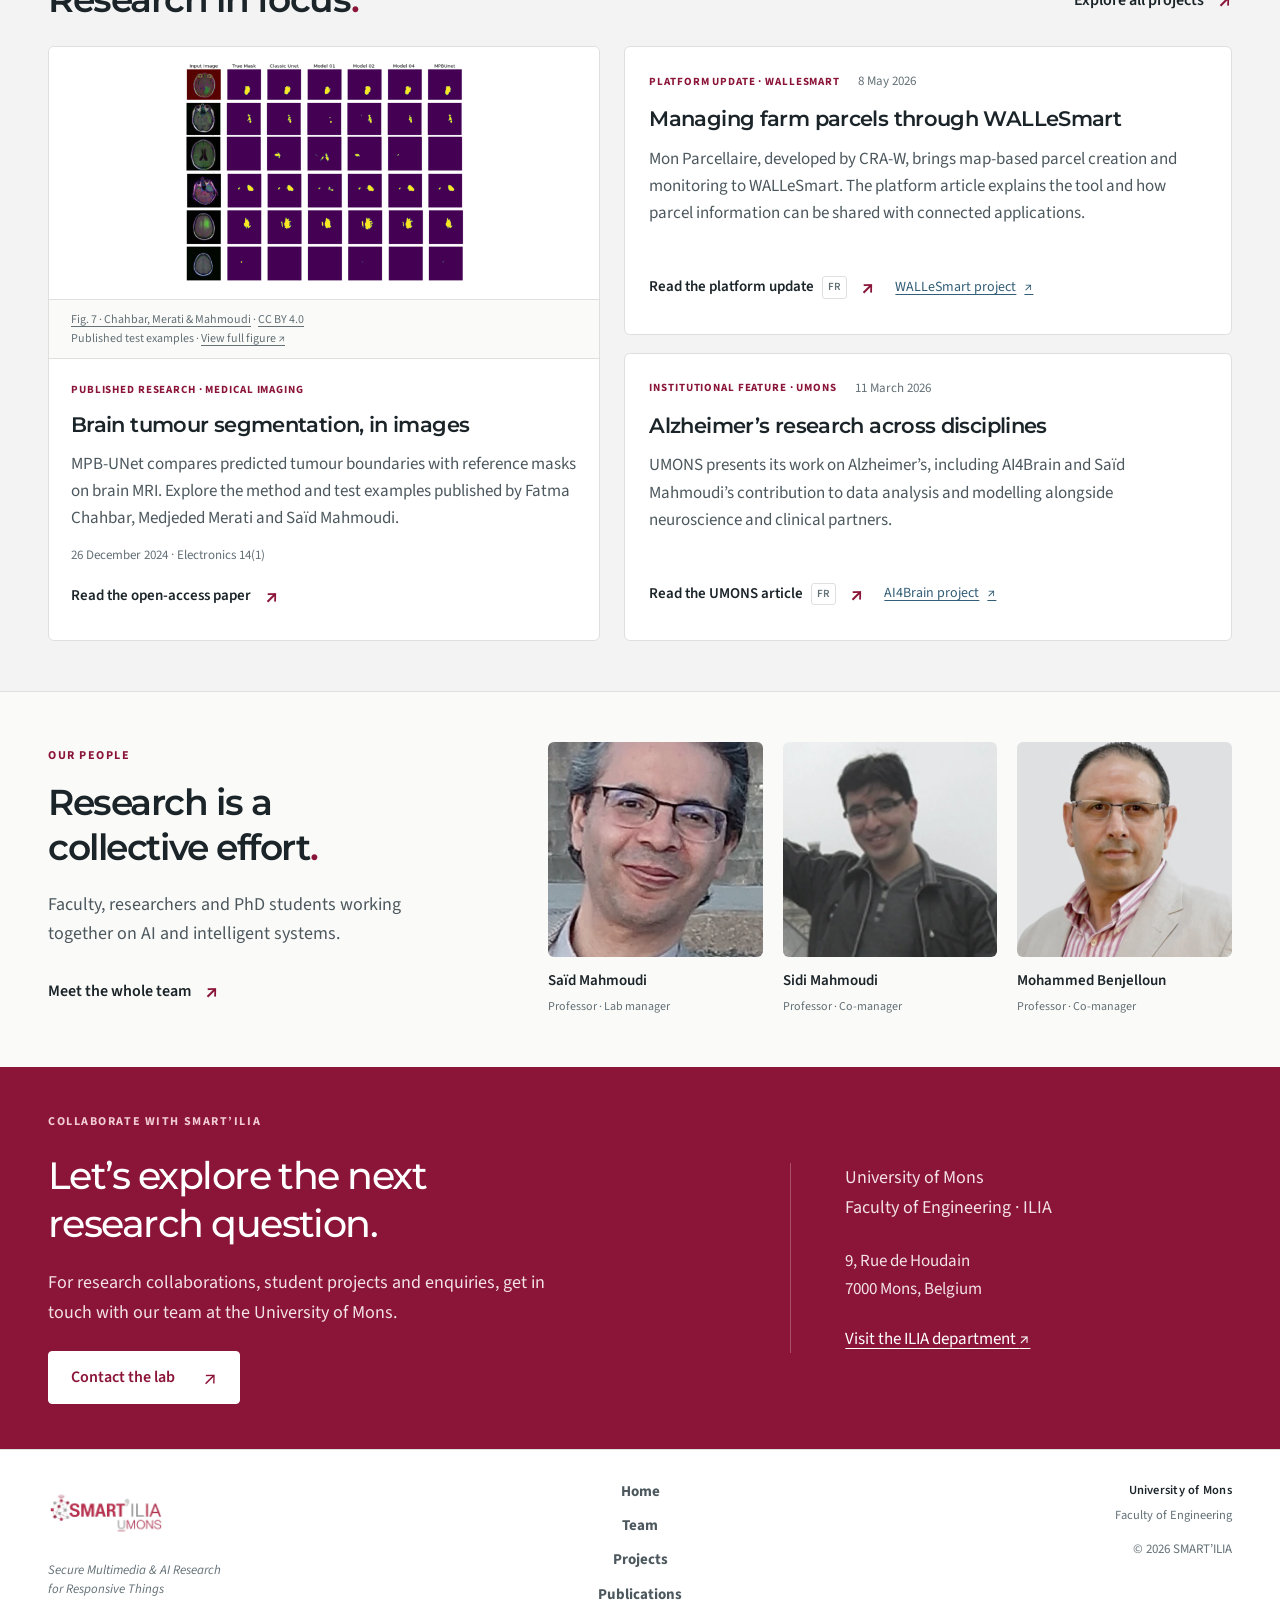
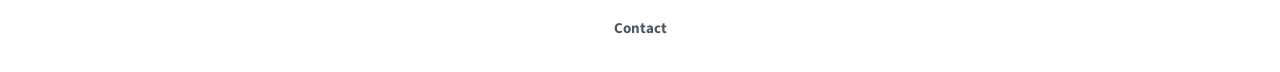
==== commit 8c2a69b5: "Replace placeholder diagrams with full-size generated research artwork" ====
--- a/index.html
+++ b/index.html
@@ -10,7 +10,7 @@
   <link rel="preconnect" href="https://fonts.gstatic.com" crossorigin>
   <link rel="stylesheet" href="https://fonts.googleapis.com/css2?family=Montserrat:wght@400;500;600;700&family=Source+Sans+3:wght@400;500;600;700&display=swap">
   <link rel="stylesheet" href="css/style.css?v=4">
-  <link rel="stylesheet" href="css/refresh.css?v=10">
+  <link rel="stylesheet" href="css/refresh.css?v=12">
   <script src="js/site.js" defer></script>
   <link rel="canonical" href="https://smartilia.com/">
   <meta property="og:type" content="website">
@@ -65,19 +65,19 @@
           <button id="security-tab" role="tab" aria-selected="false" aria-controls="security-panel" tabindex="-1" data-lens="security" type="button">Security</button>
         </div>
         <div id="health-panel" role="tabpanel" aria-labelledby="health-tab" class="lens-panel" tabindex="0">
-          <img src="illustrations/medical-ai.svg" alt="Research schematic: MRI and clinical data feed a multimodal model for Alzheimer's classification." width="520" height="290">
+          <img src="images/project-medical-ai-v1.webp" srcset="images/project-medical-ai-v1.webp 256w, images/project-medical-ai-512-v1.webp 512w" sizes="(max-width:768px) calc(100vw - 70px), (max-width:1100px) 50vw, 500px" alt="Concept illustration of a brain with stylised imaging slices." width="512" height="512" decoding="async">
           <div class="lens-caption"><div><h2>Learning across modalities</h2><p>Bringing brain imaging and clinical data together, with evaluation across independent cohorts.</p></div><a href="https://orbi.umons.ac.be/handle/20.500.12907/56733" aria-label="Read the multimodal Alzheimer’s paper on ORBI">↗</a></div>
-          <div class="lens-foot"><span>IEEE CBMS · 2026</span><span>Illustrative schematic</span></div>
+          <div class="lens-foot"><span>IEEE CBMS · 2026</span><span>Concept illustration</span></div>
         </div>
         <div id="agriculture-panel" role="tabpanel" aria-labelledby="agriculture-tab" class="lens-panel" tabindex="0" hidden>
-          <img src="illustrations/agriculture.svg" alt="Research schematic: field sensors, satellite imagery and weather data connect to the WalleSmart platform." width="520" height="290">
+          <img src="images/project-smart-farming-v1.webp" srcset="images/project-smart-farming-v1.webp 256w, images/project-smart-farming-512-v1.webp 512w" sizes="(max-width:768px) calc(100vw - 70px), (max-width:1100px) 50vw, 500px" alt="Concept illustration of crops and a connected field sensor linked to a cloud platform." width="512" height="512" decoding="async">
           <div class="lens-caption"><div><h2>Connecting the field</h2><p>Combining sensors, satellite imagery and weather data to support agricultural decisions.</p></div><a href="https://www.wallesmart.be/" aria-label="Explore the WalleSmart platform">↗</a></div>
-          <div class="lens-foot"><span>WalleSmart · Smart farming</span><span>Illustrative schematic</span></div>
+          <div class="lens-foot"><span>WalleSmart · Smart farming</span><span>Concept illustration</span></div>
         </div>
         <div id="security-panel" role="tabpanel" aria-labelledby="security-tab" class="lens-panel" tabindex="0" hidden>
-          <img src="illustrations/secure-learning.svg" alt="Research schematic: local models exchange protected updates in a decentralised learning network." width="520" height="290">
+          <img src="images/project-private-learning-v1.webp" srcset="images/project-private-learning-v1.webp 256w, images/project-private-learning-512-v1.webp 512w" sizes="(max-width:768px) calc(100vw - 70px), (max-width:1100px) 50vw, 500px" alt="Concept illustration of peer computing nodes exchanging protected updates." width="512" height="512" decoding="async">
           <div class="lens-caption"><div><h2>Learning without centralising data</h2><p>Exploring blockchain and multi-party computation for secure, decentralised federated learning.</p></div><a href="https://orbi.umons.ac.be/handle/20.500.12907/55901" aria-label="Read the SecureBFL paper on ORBI">↗</a></div>
-          <div class="lens-foot"><span>SecureBFL · Federated learning</span><span>Illustrative schematic</span></div>
+          <div class="lens-foot"><span>SecureBFL · Federated learning</span><span>Concept illustration</span></div>
         </div>
       </div>
     </div>
--- a/css/refresh.css
+++ b/css/refresh.css
@@ -47,7 +47,7 @@
 .lens-tabs { display:flex; margin:0 24px; border-bottom:1px solid var(--paper-border); gap:24px; }
 .lens-tabs button { background:transparent; border:0; border-bottom:2px solid transparent; color:var(--ink-muted); font:600 15px var(--sans); padding:10px 2px 12px; min-height:44px; cursor:pointer; margin-bottom:-1px; }
 .lens-tabs button[aria-selected=true] { border-color:var(--crimson); color:var(--crimson); }
-.lens-panel>img { display:block; width:100%; height:auto; object-fit:contain; }
+.lens-panel>img { display:block; width:100%; height:260px; padding:18px; object-fit:contain; background:var(--paper); }
 .lens-caption { display:flex; gap:16px; justify-content:space-between; padding:0 24px 14px; }
 .lens-caption h2 { font-family:var(--heading); font-size:16px; font-weight:600; letter-spacing:-.02em; margin-bottom:8px; line-height:1.4; }
 .lens-caption p { font-size:15px; line-height:1.6; color:var(--ink-mid); }
@@ -201,7 +201,6 @@
 .project-card:hover { background:#fff; }
 .project-card--featured { background:var(--crimson-subtle); }
 .project-number { display:none; }
-.project-icon { border-radius:6px; }
 .project-title { font-size:22px; font-weight:600; }
 .project-desc { font-size:18px; font-weight:400; }
 .project-tag { text-transform:none; letter-spacing:0; font-size:13px; border-radius:3px; }
@@ -331,35 +330,25 @@
 
 .sr-only { position:absolute; width:1px; height:1px; padding:0; margin:-1px; overflow:hidden; clip:rect(0,0,0,0); white-space:nowrap; border:0; }
 
-/* Generated project emblems retain the established card grid and title hierarchy. */
-.project-header { justify-content:flex-start; align-items:center; gap:18px; margin-bottom:22px; }
+/* A single concept illustration accompanies each project presentation. */
+.project-header { display:block; margin-bottom:18px; }
 .project-header .project-title { margin:0; min-width:0; }
-.project-card .project-icon, .project-card:hover .project-icon { width:88px; height:88px; background:transparent; border:0; }
-.project-icon--illustrated img { display:block; width:100%; height:100%; object-fit:contain; }
 .project-card--featured { display:block; }
-.project-card--featured .project-header { margin-bottom:24px; }
-.project-card--featured .project-body { display:grid; grid-template-columns:1fr 1.15fr; gap:0 30px; align-items:start; }
-.project-card--featured .project-illustration { grid-row:1 / span 2; width:100%; max-width:none; margin:0; }
-.project-card--featured .project-desc, .project-card--featured .project-tags { grid-column:2; }
-.project-illustration { display:block; margin:0 0 22px; }
-@media (max-width:768px) {
-  .project-card .project-icon, .project-card:hover .project-icon { width:76px; height:76px; }
-  .project-card--featured .project-body { display:block; }
-  .project-card--featured .project-illustration { margin-bottom:22px; }
-}
+.project-illustration { display:block; }
 
-/* Compact project summaries retain the existing grid and scientific artwork. */
+/* The existing project grid retains its sourced summaries and results. */
 .projects-grid { align-items:start; }
 .projects-group + .projects-group { margin-top:48px; }
 .project-card { padding:28px; }
 .project-header { margin-bottom:18px; }
 .project-status { margin-bottom:18px; }
-.project-overview { display:grid; grid-template-columns:136px minmax(0,1fr); gap:18px; align-items:start; }
-.project-overview--text { display:block; }
-.project-overview:not(.project-overview--text) + .project-research { margin-top:16px; }
+.project-overview { display:grid; grid-template-columns:160px minmax(0,1fr); gap:22px; align-items:start; }
+.project-overview + .project-research { margin-top:16px; }
 .project-copy { min-width:0; }
-.project-art { display:block; border:1px solid var(--paper-border); border-radius:5px; overflow:hidden; background:#F7F8F7; }
-.project-card .project-art img { display:block; width:100%; height:auto; margin:0; }
+.project-art { display:grid; place-items:center; width:160px; border-radius:6px; }
+.project-card .project-art img { display:block; width:100%; height:160px; margin:0; object-fit:contain; }
+.project-card--featured .project-art { width:100%; max-width:320px; margin-inline:auto; }
+.project-card--featured .project-art img { height:300px; }
 .project-desc { font-size:17px; line-height:1.65; margin-bottom:16px; }
 .project-research { margin-bottom:18px; color:var(--ink-mid); font-size:16px; line-height:1.6; }
 .project-focus-label { color:var(--crimson); font-size:12px; font-weight:700; letter-spacing:.06em; text-transform:uppercase; margin-bottom:6px; }
@@ -384,16 +373,21 @@
 .research-contact h2 { font:600 23px/1.4 var(--heading); letter-spacing:-.03em; margin-bottom:8px; }
 .research-contact p { color:var(--ink-mid); font-size:17px; max-width:680px; }
 .research-contact .action-primary { flex-shrink:0; }
-@media (max-width:1050px) {
-  .project-overview { display:block; }
-  .project-art { width:180px; margin-bottom:18px; }
-  .project-card--featured .project-overview { display:grid; }
-  .project-card--featured .project-art { width:100%; margin-bottom:0; }
+@media (max-width:1100px) {
+  .project-overview { grid-template-columns:140px minmax(0,1fr); gap:18px; }
+  .project-art { width:140px; }
+  .project-card .project-art img { height:140px; }
+  .project-card--featured .project-art { width:100%; }
+  .project-card--featured .project-art img { height:260px; }
 }
 @media (max-width:768px) {
   .project-overview,.project-card--featured .project-overview { display:block; }
   .project-card { padding:24px; }
-  .project-art { width:210px; max-width:100%; margin:0 0 18px; }
-  .project-card--featured .project-art { width:100%; max-width:400px; margin-bottom:18px; }
+  .project-art,.project-card--featured .project-art { width:100%; max-width:none; padding:16px; margin:0 0 20px; background:var(--paper); }
+  .project-card .project-art img { max-width:220px; height:180px; }
+  .project-card--featured .project-art img { max-width:260px; height:230px; }
   .research-contact { align-items:flex-start; flex-direction:column; padding:24px; gap:20px; }
 }
+@media (max-width:560px) {
+  .lens-panel>img { height:220px; padding:16px; }
+}
